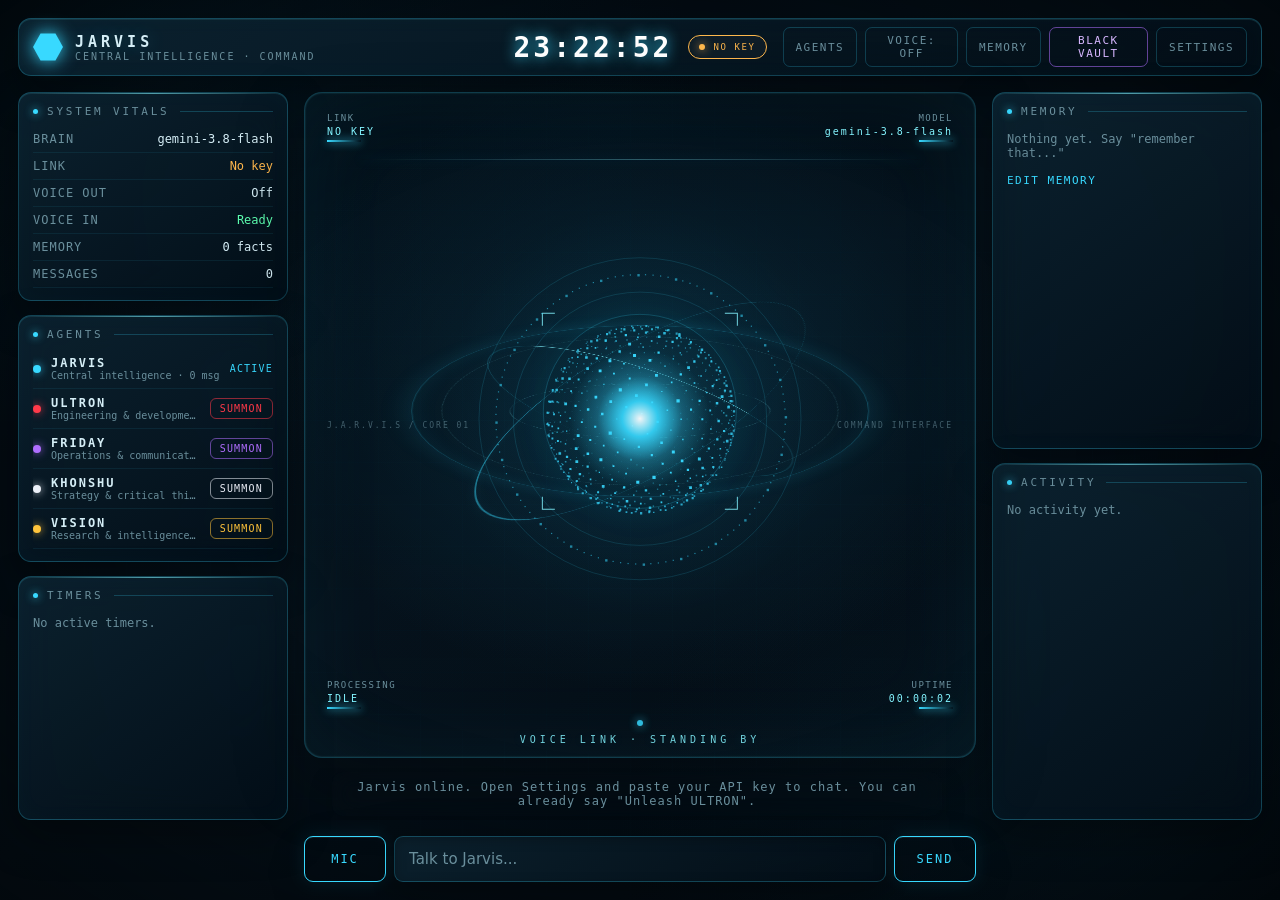
==== jarvis-web/index.html @ a8d5a512 "Make agent chat spontaneous: livelier style guide and occasional interjections from other agents - S" ====
<!doctype html>
<html lang="en">
<head>
<meta charset="utf-8">
<meta name="viewport" content="width=device-width, initial-scale=1">
<title>JARVIS</title>
<link rel="icon" href="data:image/svg+xml,%3Csvg xmlns=%27http://www.w3.org/2000/svg%27 viewBox=%270 0 32 32%27%3E%3Cpolygon points=%278,2 24,2 32,16 24,30 8,30 0,16%27 fill=%27%2338d9ff%27/%3E%3C/svg%3E">
<link rel="stylesheet" href="css/theme.css">
<link rel="stylesheet" href="css/app.css">
</head>
<body data-agent="jarvis" data-state="idle">
<div id="app">
  <header class="top">
    <div class="brand">
      <div class="logo-wrap"><div class="logo"></div></div>
      <div><div class="title" id="agentTitle">JARVIS</div><div class="sub" id="agentSub">Central intelligence &middot; Command</div></div>
    </div>
    <div id="clock">--:--:--</div>
    <div class="system-chip" id="sysChip" data-s="warn">NO KEY</div>
    <div class="actions">
      <button id="agentsBtn">Agents</button>
      <button id="speakBtn" title="Speak replies aloud">Voice: off</button>
      <button id="memBtn">Memory</button>
      <button id="vaultBtn">Black Vault</button>
      <button id="privEnd" hidden title="End this private chat and save a summary of it to your Black Vault">End private chat</button>
      <button id="setBtn">Settings</button>
    </div>
  </header>

  <!-- JARVIS workspace: command centre -->
  <aside class="col left" data-only="jarvis">
    <section class="panel"><div class="ph">System vitals</div><div id="vitals"></div></section>
    <section class="panel"><div class="ph">Agents</div><div class="rows" data-render="agents"></div></section>
    <section class="panel grow"><div class="ph">Timers</div><div class="rows" id="timers"></div></section>
  </aside>
  <aside class="col right" data-only="jarvis">
    <section class="panel grow"><div class="ph">Memory</div><div class="rows" id="memList"></div>
      <button class="link" id="memEdit" type="button">Edit memory</button></section>
    <section class="panel grow"><div class="ph">Activity</div><div class="rows" data-render="activity"></div></section>
  </aside>

  <!-- ULTRON workspace: engineering -->
  <aside class="col left" data-only="ultron">
    <section class="panel"><div class="ph">Session</div><div id="vitalsU"></div></section>
    <section class="panel grow"><div class="ph">Projects</div><div class="rows" id="projList"></div>
      <div class="link-row"><button class="link" id="projNew" type="button">New project</button><button class="link" id="projEdit" type="button">Edit</button></div></section>
  </aside>
  <aside class="col right" data-only="ultron">
    <section class="panel grow"><div class="ph">Code blocks</div><div class="rows" id="codeList"></div></section>
    <section class="panel grow"><div class="ph">Activity</div><div class="rows" data-render="activity"></div></section>
  </aside>

  <!-- FRIDAY workspace: operations desk -->
  <aside class="col left friday-side" data-only="friday">
    <section class="panel"><div class="ph">Operations status</div>
      <div class="friday-status"><span class="friday-pulse"></span><div><b>FRIDAY ONLINE</b><small>Operations intelligence ready</small></div></div>
      <div class="friday-metrics"><div><b>01</b><small>ACTIVE SESSION</small></div><div><b>--</b><small>TASKS TODAY</small></div></div>
    </section>
    <section class="panel grow"><div class="ph">Quick operations</div>
      <div class="friday-action"><span>01</span><div><b>Plan & organize</b><small>Turn a goal into clear next steps</small></div></div>
      <div class="friday-action"><span>02</span><div><b>Schedule & coordinate</b><small>Structure dates, events and priorities</small></div></div>
      <div class="friday-action"><span>03</span><div><b>Social desk</b><small>Draft and review communications</small></div></div>
      <div class="friday-action"><span>04</span><div><b>Research brief</b><small>Summarize information into decisions</small></div></div>
    </section>
  </aside>
  <aside class="col right friday-side" data-only="friday">
    <section class="panel grow"><div class="ph">Operations board</div>
      <div class="friday-board-card"><span class="friday-board-icon">◈</span><div><b>Priority queue</b><small>Tasks will appear here as we build task tracking.</small></div><em>READY</em></div>
      <div class="friday-board-card"><span class="friday-board-icon">⌁</span><div><b>Schedule</b><small>Calendar connections are not configured yet.</small></div><em>STANDBY</em></div>
      <div class="friday-board-card"><span class="friday-board-icon">◎</span><div><b>Communications</b><small>Drafts and approvals will live here.</small></div><em>READY</em></div>
    </section>
    <section class="panel friday-note"><div class="ph">FRIDAY directive</div><p>Bring order to the moving pieces. Keep priorities visible, plans practical, and every next step clear.</p><span>OPERATIONS · CORE 04</span></section>
  </aside>

  <!-- KHONSHU workspace: the council room -->
  <aside class="col left" data-only="khonshu">
    <section class="panel"><div class="ph">Session</div><div id="vitalsD"></div></section>
    <section class="panel grow"><div class="ph">The council</div><div class="rows" id="councilList"></div></section>
  </aside>
  <aside class="col right" data-only="khonshu">
    <section class="panel"><div class="ph">Verdict</div><div id="verdictBox"></div></section>
    <section class="panel grow"><div class="ph">Risk register</div><div class="rows" id="riskList"></div></section>
  </aside>

  <!-- VISION workspace: the research lab -->
  <aside class="col left" data-only="vision">
    <section class="panel"><div class="ph">Session</div><div id="vitalsV"></div></section>
    <section class="panel grow"><div class="ph">How VISION works</div>
      <div class="vision-step"><span>01</span><div><b>Search</b><small>Finds the right Wikipedia pages</small></div></div>
      <div class="vision-step"><span>02</span><div><b>Read</b><small>Reads the page, not just the snippet</small></div></div>
      <div class="vision-step"><span>03</span><div><b>Cite</b><small>Shows the link and says how sure it is</small></div></div>
    </section>
  </aside>
  <aside class="col right" data-only="vision">
    <section class="panel grow"><div class="ph">Sources read</div><div class="rows" id="sourceList"></div></section>
    <section class="panel vision-note"><div class="ph">VISION directive</div><p>Check before you claim. Wikipedia is one source, not the last word.</p><span>RESEARCH · CORE 05</span></section>
  </aside>

  <main class="center">
    <div class="stage">
      <div class="hud-orbit orbit-a"></div><div class="hud-orbit orbit-b"></div><div class="hud-orbit orbit-c"></div>
      <div class="hud-scan"></div>
      <div class="hud-corner tl"><span>LINK</span><b id="hudLink">NO KEY</b><i></i></div>
      <div class="hud-corner tr"><span>MODEL</span><b id="hudModel">-</b><i></i></div>
      <div class="hud-corner bl"><span>PROCESSING</span><b id="hudMode">IDLE</b><i></i></div>
      <div class="hud-corner br"><span>UPTIME</span><b id="hudUptime">00:00:00</b><i></i></div>
      <div class="core-reticle"><span></span><span></span><span></span><span></span></div>
      <canvas id="sphere"></canvas>
      <div class="hud-readout"><span id="hudL">J.A.R.V.I.S / CORE 01</span><span id="hudR">COMMAND INTERFACE</span></div>
      <div id="orbLabel">Standing by</div>
    </div>
    <div id="log"></div>
  </main>

  <form id="form">
    <button type="button" class="mic" id="micBtn" title="Talk">Mic</button>
    <input type="text" id="box" placeholder="Talk to Jarvis..." autocomplete="off">
    <button type="submit">Send</button>
  </form>
</div>

<div id="warp" aria-hidden="true"><div class="warp-ring"></div><div class="warp-name" id="warpName"></div><div class="warp-sub" id="warpSub"></div></div>

<dialog id="settings">
  <h3>Settings</h3>
  <label>API key (stored only in this browser)</label>
  <input type="password" id="sKey" placeholder="paste your key">
  <label>Model</label>
  <input type="text" id="sModel">
  <label>API base URL (any OpenAI-compatible service)</label>
  <input type="text" id="sBase">
  <label>Backup models (tried in order if the main one is busy; separate with commas)</label>
  <input type="text" id="sFallbacks">
  <small>Default is Google Gemini. Change the model, base URL and backups to switch provider later.</small>
  <label>Groq API key (optional; lets JARVIS and ULTRON use Groq when selected below)</label>
  <input type="password" id="sGroq" placeholder="gsk_... (stored only in this browser)">
  <small>Choose Groq separately for JARVIS or ULTRON in the agent settings below. Your Groq key is sent only to api.groq.com.</small>
  <div style="margin-top:8px"><button id="sLocal" type="button" style="padding:6px 10px;border:1px solid var(--line);background:rgba(0,0,0,.3);color:var(--c);cursor:pointer;border-radius:6px">Use local model (Ollama, works offline)</button></div>
  <label style="display:flex;gap:8px;align-items:center"><input type="checkbox" id="sChime" style="width:auto"> Let other agents jump into a chat now and then (one short remark, costs one extra AI call each time)</label>
  <label>Uplika API key (optional, lets JARVIS post to your social channels after you approve each post)</label>
  <input type="password" id="sUplika" placeholder="from uplika.com dashboard, API Keys">
  <label>GitHub token (optional, lets ULTRON read your repos and propose changes as pull requests)</label>
  <input type="password" id="sGithub" placeholder="github_pat_... (fine-grained, only the repos you choose)">
  <label>Desktop agent token (optional, lets ULTRON read and write files in your workspace folder and run commands you approve; start desktop-agent/agent.py and paste the token it prints)</label>
  <input type="password" id="sAgentToken" placeholder="printed by agent.py each time it starts">
  <label>Desktop agent address</label>
  <input type="text" id="sAgentBase" placeholder="http://127.0.0.1:8765">
  <label>Uplika relay address (only if the browser blocks Uplika; see uplika-relay/)</label>
  <input type="text" id="sRelay" placeholder="https://your-relay.workers.dev">
  <label>Your name</label>
  <input type="text" id="sName">

  <div class="agent-pick" id="sAgentPick"></div>
  <label id="sPersonaLabel">Personality</label>
  <textarea id="sPersona"></textarea>
  <label>AI provider for this agent</label>
  <select id="aProvider"><option value="shared">Shared provider</option><option value="groq">Groq</option></select>
  <small>Groq uses your Groq key and the model below (or the default Llama 3.3 70B model if blank).</small>
  <label>Model for this agent only (optional; blank uses the provider default)</label>
  <input type="text" id="aModel" placeholder="e.g. llama-3.3-70b-versatile">
  <datalist id="groqModels"><option value="llama-3.3-70b-versatile"><option value="openai/gpt-oss-120b"><option value="openai/gpt-oss-20b"><option value="llama-3.1-8b-instant"></datalist>
  <label>API base URL for this agent only (optional; e.g. http://localhost:11434/v1 for Ollama)</label>
  <input type="text" id="aBase">
  <label>API key for this agent only (optional; local servers need none)</label>
  <input type="password" id="aKey" placeholder="leave blank to reuse the shared key on the shared URL">
  <div class="voice-settings">
    <div class="voice-heading"><span id="sVoiceHeading">VOICE</span> <small>EACH AGENT HAS ITS OWN</small></div>
    <label for="sVoice">Voice</label>
    <select id="sVoice"><option value="">Loading available voices&hellip;</option></select>
    <div class="voice-adjust">
      <div><label for="sRate">Speaking pace <span id="sRateValue">0.96&times;</span></label><input id="sRate" type="range" min="0.7" max="1.2" step="0.01" value="0.96"></div>
      <div><label for="sPitch">Pitch <span id="sPitchValue">0.96</span></label><input id="sPitch" type="range" min="0.5" max="1.3" step="0.01" value="0.96"></div>
    </div>
    <button id="sPreview" type="button">&#9654; Preview voice</button>
    <small>Automatic picks the best-matching male English voice installed on your computer. Choose one by hand if you prefer; which voices exist depends on your system.</small>
  </div>
  <div class="drow"><button id="sCancel" type="button">Cancel</button><button class="primary" id="sSave" type="button">Save</button></div>
</dialog>

<dialog id="postDlg">
  <h3>Approve this post?</h3>
  <small id="postWhere"></small>
  <label>Text (you can edit it before it goes out)</label>
  <textarea id="postText" style="min-height:140px" maxlength="5000"></textarea>
  <div class="drow"><button id="postNo" type="button">Cancel</button><button class="primary" id="postYes" type="button">Post now</button></div>
</dialog>

<dialog id="ghDlg">
  <h3>Approve this change?</h3>
  <small>ULTRON will create a new branch and open a pull request. Nothing is merged, and your main branch is not touched.</small>
  <pre id="ghSummary" style="white-space:pre-wrap;word-break:break-word;max-height:300px;overflow:auto;font:12px/1.5 var(--mono);margin:10px 0"></pre>
  <div class="drow"><button id="ghNo" type="button">Cancel</button><button class="primary" id="ghYes" type="button">Create branch + PR</button></div>
</dialog>

<dialog id="handsDlg">
  <h3 id="handsTitle">Approve this action?</h3>
  <small>ULTRON asks the desktop agent on this computer. Files stay inside your workspace folder; commands run with your normal permissions.</small>
  <pre id="handsSummary" style="white-space:pre-wrap;word-break:break-word;max-height:320px;overflow:auto;font:12px/1.5 var(--mono);margin:10px 0"></pre>
  <div class="drow"><button id="handsNo" type="button">Decline</button><button id="handsTask" type="button" title="Approve this and the file writes and commands ULTRON needs to finish this one request. Each one is still listed in the chat.">Allow for this task</button><button class="primary" id="handsYes" type="button">Approve</button></div>
</dialog>

<dialog id="vaultDlg">
<h3>BLACK VAULT</h3><small>Encrypted private memory. Passwords are never saved; only encrypted data is stored in this browser.</small>
<div id="vaultStatus" class="vault-status">Create a vault or unlock an existing one.</div>
<section id="vaultSetup"><label>New vault password</label><input type="password" id="vaultNewPass" autocomplete="new-password" placeholder="Create a new unique passphrase"><label>New review-only password</label><input type="password" id="vaultReviewNew" autocomplete="new-password" placeholder="A different unique passphrase"><button id="vaultCreate" type="button">Create encrypted vault</button></section>
<section id="vaultUnlock"><label>Vault password · private chat access</label><input type="password" id="vaultPass" autocomplete="current-password" placeholder="Enter vault password"><button id="vaultUnlockBtn" type="button">Unlock private access</button><label>Review password · read-only access</label><input type="password" id="vaultReviewPass" autocomplete="current-password" placeholder="Enter review password"><button id="vaultReviewBtn" type="button">Review saved memories</button></section>
<section id="vaultContent" hidden><label>Private memories · one item per line</label><textarea id="vaultNotes" style="min-height:170px" placeholder="Saved encrypted in this browser."></textarea><div class="drow"><button id="vaultClose" type="button">Close</button><button id="vaultSave" class="primary" type="button">Save encrypted</button><button id="vaultChat" class="primary" type="button">Enter private chat</button></div></section>
<div class="drow"><button id="vaultLock" type="button">Lock vault</button></div></dialog>
<dialog id="memory">
  <h3>What Jarvis remembers</h3>
  <small>Shared by every agent. One fact per line. Say "remember that..." to Jarvis, or edit here.</small>
  <label>Memories</label>
  <textarea id="mText" style="min-height:200px"></textarea>
  <div class="drow"><button id="mCancel" type="button">Cancel</button><button class="primary" id="mSave" type="button">Save</button></div>
</dialog>

<dialog id="agentsDlg">
  <h3>Agents</h3>
  <small>Say "Unleash ULTRON" or press Summon. Say "stand down" to return to JARVIS.</small>
  <div class="rows" id="agentListDlg" style="margin-top:10px"></div>
  <div class="drow"><button class="primary" id="agentsClose" type="button">Close</button></div>
</dialog>

<dialog id="projDlg">
  <h3 id="projTitle">Project</h3>
  <small>ULTRON reads the active project's notes in every reply: stack, goals, rules, what is broken.</small>
  <label>Name</label>
  <input type="text" id="pName" maxlength="60">
  <label>Notes for ULTRON</label>
  <textarea id="pNotes" style="min-height:160px" maxlength="4000"></textarea>
  <div class="drow"><button class="danger" id="pDelete" type="button">Delete</button><button id="pCancel" type="button">Cancel</button><button class="primary" id="pSave" type="button">Save</button></div>
</dialog>

<script src="js/util.js"></script>
<script src="js/vault.js"></script>
<script src="js/agents.js"></script>
<script src="js/intent.js"></script>
<script src="js/council.js"></script>
<script src="js/uplika.js"></script>
<script src="js/github.js"></script>
<script src="js/hands.js"></script>
<script src="js/research.js"></script>
<script src="js/voice.js"></script>
<script src="js/model.js"></script>
<script src="js/cores.js"></script>
<script src="js/app.js"></script>
</body>
</html>
---- jarvis-web/css/theme.css ----
/* Colour tokens, one block per agent. Everything in app.css reads these, so a new agent's whole
   look is just a new block here (plus its entry in js/agents.js).

   --base-rgb   the agent's identity colour (panel edges, glass tint, grid)
   --c-rgb      the live accent: normally the identity colour, shifts with state (listening/thinking)
   --hi-rgb     lighter highlight for hairlines and glints
   --panel-rgb / --deep-rgb   the two dark tones the glass panels fade between
   --glow-rgb / --glow2-rgb   background lighting
*/
body {
  --mono: ui-monospace, "SF Mono", "Cascadia Mono", Consolas, "Roboto Mono", monospace;
  --ok: #5dffb0; --warn: #ffb84d;
  --c-rgb: var(--base-rgb);
  --c: rgb(var(--c-rgb));
  --line: rgba(var(--base-rgb), .22);
}

body[data-agent="jarvis"] {
  --base-rgb: 56, 217, 255; --hi-rgb: 132, 244, 255;
  --panel-rgb: 13, 37, 51; --deep-rgb: 3, 14, 23;
  --glow-rgb: 11, 55, 75; --glow2-rgb: 16, 78, 105;
  --bg-0: #02070d; --bg-1: #06131d;
  --text: #d5eef6; --dim: #6a8f9c; --ink: #02131b;
  --logo-shape: polygon(25% 5%, 75% 5%, 100% 50%, 75% 95%, 25% 95%, 0 50%);
}
body[data-agent="jarvis"][data-state="listening"] { --c-rgb: 93, 255, 176; }
body[data-agent="jarvis"][data-state="thinking"]  { --c-rgb: 255, 184, 77; }

body[data-agent="ultron"] {
  --base-rgb: 255, 58, 74; --hi-rgb: 255, 160, 150;
  --panel-rgb: 40, 11, 15; --deep-rgb: 14, 3, 5;
  --glow-rgb: 92, 12, 22; --glow2-rgb: 104, 16, 26;
  --bg-0: #080204; --bg-1: #14060a;
  --text: #f4dede; --dim: #9b7378; --ink: #1a0306;
  --logo-shape: polygon(50% 0, 100% 34%, 82% 100%, 18% 100%, 0 34%);
}
body[data-agent="ultron"][data-state="listening"] { --c-rgb: 255, 128, 64; }
body[data-agent="ultron"][data-state="thinking"]  { --c-rgb: 255, 196, 72; }

/* Reserved for the agents that are planned but not built yet (FRIDAY, VISION). */
body[data-agent="friday"]    { --base-rgb: 176, 110, 255; --hi-rgb: 214, 180, 255; --panel-rgb: 28, 14, 48; --deep-rgb: 8, 4, 18; --glow-rgb: 54, 22, 98; --glow2-rgb: 60, 26, 108; --bg-0: #05020b; --bg-1: #0d0719; --text: #ebe2f7; --dim: #8b7aa3; --ink: #12061f; --logo-shape: polygon(50% 0, 100% 50%, 50% 100%, 0 50%); }
body[data-agent="khonshu"] {
  --base-rgb: 236, 240, 248; --hi-rgb: 255, 255, 255;
  --panel-rgb: 24, 26, 32; --deep-rgb: 7, 8, 10;
  --glow-rgb: 40, 44, 56; --glow2-rgb: 52, 58, 74;
  --bg-0: #050608; --bg-1: #0d0f13;
  --text: #eef1f7; --dim: #8a90a0; --ink: #0a0b0e;
  --logo-shape: polygon(50% 0, 100% 100%, 0 100%);
}
body[data-agent="khonshu"][data-state="listening"] { --c-rgb: 170, 210, 255; }
body[data-agent="khonshu"][data-state="thinking"]  { --c-rgb: 255, 255, 255; }
body[data-agent="vision"]    { --base-rgb: 255, 196, 60; --hi-rgb: 255, 226, 150; --panel-rgb: 40, 30, 8;  --deep-rgb: 14, 10, 3;  --glow-rgb: 92, 66, 10; --glow2-rgb: 104, 74, 14; --bg-0: #080602; --bg-1: #151004; --text: #f6ecd6; --dim: #a39066; --ink: #1c1303; --logo-shape: circle(50%); }
---- jarvis-web/css/app.css ----
/* Layout and components. Colours come only from the tokens in theme.css. */

* { box-sizing: border-box; }
html, body { height: 100%; }
body {
  margin: 0; color: var(--text); font: 15px/1.5 system-ui, "Segoe UI", Roboto, sans-serif; overflow: hidden;
  background:
    radial-gradient(ellipse at 50% 42%, rgba(var(--glow-rgb), .72) 0%, transparent 42%),
    radial-gradient(ellipse at 12% 8%, rgba(var(--glow2-rgb), .22), transparent 34%),
    radial-gradient(ellipse at 88% 92%, rgba(var(--glow2-rgb), .18), transparent 32%),
    linear-gradient(145deg, var(--bg-0) 0%, var(--bg-1) 48%, var(--bg-0) 100%);
  background-attachment: fixed;
}
body::before {   /* faint grid */
  content: ""; position: fixed; inset: 0; pointer-events: none; z-index: 0; opacity: .55;
  background-image: linear-gradient(rgba(var(--base-rgb), .035) 1px, transparent 1px),
                    linear-gradient(90deg, rgba(var(--base-rgb), .035) 1px, transparent 1px);
  background-size: 42px 42px;
  -webkit-mask-image: radial-gradient(ellipse at center, black 12%, transparent 82%);
          mask-image: radial-gradient(ellipse at center, black 12%, transparent 82%);
}
body::after {    /* vignette */
  content: ""; position: fixed; inset: 0; pointer-events: none; z-index: 0;
  background: radial-gradient(ellipse at center, transparent 48%, rgba(0, 0, 0, .52) 100%);
}
button { font: inherit; }
::-webkit-scrollbar { width: 6px; height: 6px; }
::-webkit-scrollbar-thumb { background: rgba(var(--base-rgb), .22); border-radius: 8px; }

/* Panels that belong to one agent's workspace only */
body [data-only] { display: none; }
body[data-agent="jarvis"] [data-only="jarvis"],
body[data-agent="ultron"] [data-only="ultron"],
body[data-agent="khonshu"] [data-only="khonshu"] { display: flex; }
body[data-agent="friday"] [data-only="friday"],
body[data-agent="vision"] [data-only="vision"] { display: flex; }

#app {
  position: relative; z-index: 1; height: 100%; display: grid; gap: 16px; padding: 18px;
  grid-template-columns: 270px minmax(0, 1fr) 270px; grid-template-rows: auto minmax(0, 1fr) auto;
  grid-template-areas: "top top top" "left center right" ". form .";
}

/* ---------- glass ---------- */
.top, .panel, form input {
  -webkit-backdrop-filter: blur(18px) saturate(135%); backdrop-filter: blur(18px) saturate(135%);
  background: linear-gradient(145deg, rgba(var(--panel-rgb), .84), rgba(var(--deep-rgb), .82));
  border: 1px solid rgba(var(--base-rgb), .24);
  box-shadow: 0 16px 42px rgba(0, 0, 0, .34), inset 0 1px 0 rgba(var(--hi-rgb), .1), inset 0 0 24px rgba(var(--base-rgb), .025);
}

/* ---------- top bar ---------- */
.top { grid-area: top; display: flex; align-items: center; gap: 16px; padding: 8px 14px; min-height: 58px; border-radius: 13px; }
.brand { display: flex; align-items: center; gap: 12px; flex: 1; min-width: 0; }
.logo-wrap { filter: drop-shadow(0 0 9px var(--c)); }
.logo { width: 30px; height: 30px; background: var(--c); clip-path: var(--logo-shape); transition: background .4s; }
.title { font: 700 15px var(--mono); letter-spacing: 4px; text-shadow: 0 0 18px rgba(var(--base-rgb), .3); }
.sub { font: 10px var(--mono); letter-spacing: 2px; color: var(--dim); text-transform: uppercase; white-space: nowrap; }
#clock { font: 600 28px var(--mono); letter-spacing: 3px; color: #fff; text-shadow: 0 0 14px var(--c); }
.system-chip {
  display: flex; align-items: center; gap: 8px; padding: 6px 10px; border: 1px solid currentColor; border-radius: 999px;
  font: 9px var(--mono); letter-spacing: 1.6px; white-space: nowrap; color: var(--ok); background: rgba(255, 255, 255, .03);
}
.system-chip::before { content: ""; width: 6px; height: 6px; border-radius: 50%; background: currentColor; box-shadow: 0 0 10px currentColor; animation: pulse 2s ease-in-out infinite; }
.system-chip[data-s="warn"] { color: var(--warn); }
.actions { flex: 1; display: flex; gap: 8px; justify-content: flex-end; }
.actions button {
  background: transparent; border: 1px solid rgba(var(--base-rgb), .22); color: var(--dim); padding: 6px 12px; border-radius: 7px;
  font: 11px var(--mono); letter-spacing: 1.5px; text-transform: uppercase; cursor: pointer; transition: all .2s ease;
}
.actions button:hover, .actions button.on {
  color: var(--c); border-color: var(--c); background: rgba(var(--c-rgb), .09); box-shadow: 0 0 18px rgba(var(--c-rgb), .12);
}

/* ---------- side panels ---------- */
.col { display: flex; flex-direction: column; gap: 14px; min-height: 0; }
.left { grid-area: left; } .right { grid-area: right; }
.panel { display: flex; position: relative; overflow: hidden; border-radius: 13px; padding: 12px 14px; min-height: 0; flex-direction: column; transition: border-color .25s ease, box-shadow .25s ease; }
.panel::before { content: ""; position: absolute; left: 14px; right: 14px; top: 0; height: 1px; pointer-events: none; background: linear-gradient(90deg, transparent, rgba(var(--hi-rgb), .55), transparent); }
.panel:hover { border-color: rgba(var(--base-rgb), .45); box-shadow: 0 22px 52px rgba(0, 0, 0, .42), inset 0 1px 0 rgba(var(--hi-rgb), .12), 0 0 26px rgba(var(--base-rgb), .07); }
.panel.grow { flex: 1; }
.ph { display: flex; align-items: center; font: 11px var(--mono); letter-spacing: 2.8px; text-transform: uppercase; color: var(--dim); margin-bottom: 8px; }
.ph::before { content: ""; width: 5px; height: 5px; margin-right: 9px; border-radius: 50%; background: var(--c); box-shadow: 0 0 9px var(--c); }
.ph::after { content: ""; flex: 1; height: 1px; background: var(--line); margin-left: 10px; }
.rows { overflow-y: auto; min-height: 0; }
.row2 { display: flex; justify-content: space-between; gap: 10px; font: 12px var(--mono); padding: 6px 0; border-bottom: 1px solid rgba(var(--base-rgb), .08); }
.row2 .k { color: var(--dim); text-transform: uppercase; letter-spacing: 1px; }
.row2 .v { text-align: right; word-break: break-word; }
.ok { color: var(--ok); } .warn { color: var(--warn); }
.empty { font: 12px var(--mono); color: var(--dim); padding: 6px 0; }
.li { font: 12px var(--mono); padding: 6px 0; border-bottom: 1px solid rgba(var(--base-rgb), .08); word-break: break-word; }
.li .t { color: var(--dim); margin-right: 8px; }
.li .tag { color: var(--c); margin-right: 6px; }
.link { margin-top: 8px; align-self: flex-start; background: none; border: 0; color: var(--c); font: 11px var(--mono); letter-spacing: 1.5px; text-transform: uppercase; cursor: pointer; padding: 0; margin-right: 14px; }
.link:hover { text-decoration: underline; }
.link-row { display: flex; flex-wrap: wrap; }

/* agent roster (JARVIS dashboard and Agents dialog) */
.agent-row { --ar: 56, 217, 255; display: flex; align-items: center; gap: 10px; padding: 7px 0; border-bottom: 1px solid rgba(var(--base-rgb), .08); }
.adot { width: 8px; height: 8px; border-radius: 50%; flex: none; background: rgb(var(--ar)); box-shadow: 0 0 9px rgba(var(--ar), .8); }
.agent-row.planned .adot { background: transparent; border: 1px solid rgba(var(--ar), .7); box-shadow: none; }
.ameta { flex: 1; min-width: 0; }
.aname { font: 600 12px var(--mono); letter-spacing: 2px; }
.arole { font: 10px var(--mono); color: var(--dim); white-space: nowrap; overflow: hidden; text-overflow: ellipsis; }
.asum, .atag { flex: none; font: 10px var(--mono); letter-spacing: 1.2px; text-transform: uppercase; }
.asum { background: transparent; color: rgb(var(--ar)); border: 1px solid rgba(var(--ar), .55); border-radius: 6px; padding: 4px 9px; cursor: pointer; }
.asum:hover { background: rgba(var(--ar), .14); }
.atag { color: var(--c); } .atag.dim { color: var(--dim); }

/* projects + code blocks (ULTRON) */
.proj { display: flex; justify-content: space-between; gap: 8px; align-items: center; font: 12px var(--mono); padding: 6px 4px; border-bottom: 1px solid rgba(var(--base-rgb), .08); cursor: pointer; }
.proj:hover { background: rgba(var(--base-rgb), .05); }
.proj.on { color: var(--c); }
.proj .pn { white-space: nowrap; overflow: hidden; text-overflow: ellipsis; }
.proj .pm { font-size: 10px; color: var(--dim); text-transform: uppercase; letter-spacing: 1px; flex: none; }
.cb { padding: 7px 0; border-bottom: 1px solid rgba(var(--base-rgb), .08); font: 12px var(--mono); }
.cb-top { display: flex; justify-content: space-between; align-items: center; gap: 8px; }
.cb-lang { color: var(--c); text-transform: uppercase; letter-spacing: 1.2px; font-size: 10px; }
.cb-pre { color: var(--dim); white-space: nowrap; overflow: hidden; text-overflow: ellipsis; margin-top: 2px; }
.mini { background: transparent; border: 1px solid rgba(var(--base-rgb), .35); color: var(--c); border-radius: 6px; padding: 2px 8px; font: 10px var(--mono); letter-spacing: 1px; text-transform: uppercase; cursor: pointer; }
.mini:hover { background: rgba(var(--base-rgb), .14); }

/* ---------- centre: core + conversation ---------- */
.center { grid-area: center; display: flex; flex-direction: column; min-height: 0; gap: 10px; }
.stage {
  flex: 1 1 auto; min-height: 170px; position: relative; overflow: hidden; isolation: isolate; border-radius: 18px;
  border: 1px solid rgba(var(--base-rgb), .23);
  background: radial-gradient(ellipse at 50% 48%, rgba(var(--glow2-rgb), .22), transparent 42%), linear-gradient(180deg, rgba(var(--deep-rgb), .3), rgba(var(--deep-rgb), .08));
  box-shadow: inset 0 0 90px rgba(var(--base-rgb), .07), inset 0 0 2px rgba(var(--hi-rgb), .25), 0 24px 70px rgba(0, 0, 0, .3);
}
.stage::before, .stage::after { content: ""; position: absolute; left: 50%; top: 48%; pointer-events: none; border-radius: 50%; }
.stage::before {
  width: min(68%, 500px); aspect-ratio: 1; transform: translate(-50%, -50%) rotateX(68deg);
  border: 1px solid rgba(var(--base-rgb), .26); box-shadow: 0 0 35px rgba(var(--base-rgb), .13), inset 0 0 28px rgba(var(--base-rgb), .08);
}
.stage::after {
  width: min(59%, 430px); aspect-ratio: 1; transform: translate(-50%, -50%) rotateX(68deg) rotateZ(38deg);
  border: 1px dotted rgba(var(--hi-rgb), .22); filter: drop-shadow(0 0 7px rgba(var(--base-rgb), .22));
  animation: orbit 32s linear infinite;
}
#sphere { position: absolute; inset: 0; width: 100%; height: 100%; display: block; z-index: 2; filter: drop-shadow(0 0 16px rgba(var(--base-rgb), .17)); }
.hud-orbit { position: absolute; left: 50%; top: 48%; border: 1px solid rgba(var(--c-rgb), .2); border-radius: 50%; pointer-events: none; z-index: 1; filter: drop-shadow(0 0 5px rgba(var(--base-rgb), .22)); transition: border-color .4s; }
.orbit-a { width: min(48%, 360px); aspect-ratio: 1; transform: translate(-50%, -50%) rotateX(74deg) rotateY(18deg); border-top-color: rgba(var(--hi-rgb), .8); border-bottom-color: rgba(var(--base-rgb), .05); animation: orbitA 13s linear infinite; }
.orbit-b { width: min(56%, 420px); aspect-ratio: 1; transform: translate(-50%, -50%) rotateX(67deg) rotateY(-28deg); border-left: 2px solid rgba(var(--c-rgb), .48); border-right: 1px dashed rgba(var(--base-rgb), .16); animation: orbitB 19s linear infinite; }
.orbit-c { width: min(39%, 290px); aspect-ratio: 1; transform: translate(-50%, -50%) rotateX(78deg) rotateZ(45deg); border: 1px dashed rgba(var(--hi-rgb), .25); animation: orbitC 28s linear infinite; }
.hud-scan { position: absolute; z-index: 3; pointer-events: none; left: 8%; right: 8%; top: 10%; height: 1px; opacity: .55; background: linear-gradient(90deg, transparent, rgba(var(--hi-rgb), .58), transparent); box-shadow: 0 0 12px rgba(var(--base-rgb), .45); animation: scan 8s ease-in-out infinite; }
.core-reticle { position: absolute; z-index: 1; left: 50%; top: 48%; width: min(29%, 210px); aspect-ratio: 1; transform: translate(-50%, -50%); border: 1px solid rgba(var(--c-rgb), .22); border-radius: 50%; box-shadow: 0 0 35px rgba(var(--base-rgb), .08); animation: breathe 5s ease-in-out infinite; transition: border-color .4s; }
.core-reticle span { position: absolute; width: 13px; height: 13px; border: 0 solid rgba(var(--hi-rgb), .85); }
.core-reticle span:nth-child(1) { left: -2px; top: -2px; border-width: 1px 0 0 1px; }
.core-reticle span:nth-child(2) { right: -2px; top: -2px; border-width: 1px 1px 0 0; }
.core-reticle span:nth-child(3) { left: -2px; bottom: -2px; border-width: 0 0 1px 1px; }
.core-reticle span:nth-child(4) { right: -2px; bottom: -2px; border-width: 0 1px 1px 0; }
.hud-corner { position: absolute; z-index: 4; display: flex; flex-direction: column; gap: 3px; min-width: 92px; font: 9px var(--mono); letter-spacing: 1.5px; color: var(--dim); }
.hud-corner b { color: rgb(var(--hi-rgb)); font-size: 10px; font-weight: 500; letter-spacing: 2px; }
.hud-corner i { display: block; width: 34px; height: 2px; background: linear-gradient(90deg, var(--c), transparent); box-shadow: 0 0 8px var(--c); }
.hud-corner.tl { left: 22px; top: 20px; } .hud-corner.tr { right: 22px; top: 20px; text-align: right; align-items: flex-end; }
.hud-corner.bl { left: 22px; bottom: 48px; } .hud-corner.br { right: 22px; bottom: 48px; text-align: right; align-items: flex-end; }
.hud-readout { position: absolute; z-index: 4; left: 22px; right: 22px; top: 50%; display: flex; justify-content: space-between; transform: translateY(-50%); pointer-events: none; color: var(--dim); opacity: .6; font: 8px var(--mono); letter-spacing: 2px; }
#orbLabel { position: absolute; z-index: 5; left: 0; right: 0; bottom: 12px; text-align: center; font: 10px var(--mono); letter-spacing: 4px; text-transform: uppercase; color: rgb(var(--hi-rgb)); opacity: .85; text-shadow: 0 0 14px rgba(var(--base-rgb), .3); }
#orbLabel::before { content: ""; display: block; width: 6px; height: 6px; margin: 0 auto 8px; border-radius: 50%; background: var(--c); box-shadow: 0 0 10px var(--c); animation: pulse 2.2s ease-in-out infinite; }

/* ULTRON's workspace is built differently, not just recoloured: square plates instead of rings, a diamond reticle */
body[data-agent="ultron"] .stage::before, body[data-agent="ultron"] .stage::after { border-radius: 4%; }
body[data-agent="ultron"] .stage::after { border-style: dashed; }
body[data-agent="ultron"] .hud-orbit { border-radius: 6%; }
body[data-agent="ultron"] .core-reticle { border-radius: 0; transform: translate(-50%, -50%) rotate(45deg); width: min(24%, 170px); }
body[data-agent="ultron"] .hud-scan { background: linear-gradient(90deg, transparent, rgba(var(--c-rgb), .7), transparent); }
body[data-agent="ultron"] .panel { border-radius: 4px; }
body[data-agent="ultron"] .top, body[data-agent="ultron"] .stage, body[data-agent="ultron"] .msg, body[data-agent="ultron"] form input { border-radius: 4px; }
body[data-agent="ultron"] .ph { letter-spacing: 3.4px; }

/* KHONSHU's room: flat charcoal slabs with a dark-red edge, no rounded glass, no orbit rings */
body[data-agent="khonshu"] .panel { border-radius: 2px; border-left: 2px solid var(--c); }
body[data-agent="khonshu"] .top, body[data-agent="khonshu"] .stage, body[data-agent="khonshu"] .msg, body[data-agent="khonshu"] form input { border-radius: 2px; }
body[data-agent="khonshu"] .hud-orbit, body[data-agent="khonshu"] .stage::after { display: none; }
body[data-agent="khonshu"] .stage::before { border-radius: 0; transform: translate(-50%, -50%) rotateX(68deg) rotateZ(45deg); }
body[data-agent="khonshu"] .core-reticle { display: none; }
body[data-agent="khonshu"] .ph { letter-spacing: 3.2px; }

/* the council's lines in chat, and the verdict/risk panels */
.alter { font-weight: 700; letter-spacing: .05em; }
.a-steven { color: #ffcf6b; } .a-marc { color: #ff7a7a; } .a-jake { color: #7ec8ff; }
.a-verdict, .a-conditions, .a-risks, .a-next { color: var(--c); }
.vbadge { display: inline-block; font: 700 14px var(--mono); letter-spacing: 3px; padding: 7px 12px; border: 1px solid currentColor; border-radius: 3px; margin-bottom: 8px; }
.vbadge.approved { color: var(--ok); } .vbadge.conditional { color: var(--warn); } .vbadge.rejected { color: #ff5a5a; }
.vsub { font: 10px var(--mono); letter-spacing: 1.6px; text-transform: uppercase; color: var(--dim); margin: 8px 0 3px; }
.vtext { font: 12px/1.45 var(--mono); padding: 3px 0; word-break: break-word; }
.chip { display: inline-block; flex: none; font: 700 9px var(--mono); letter-spacing: 1.2px; padding: 1px 6px; border: 1px solid currentColor; border-radius: 3px; margin-right: 8px; }
.chip.high { color: #ff5a5a; } .chip.med { color: var(--warn); } .chip.low { color: var(--ok); }
.alter-row { padding: 8px 0; border-bottom: 1px solid rgba(var(--base-rgb), .08); }
.alter-name { font: 700 12px var(--mono); letter-spacing: 2px; }
.alter-lens { font: 10px var(--mono); color: var(--dim); margin: 1px 0 3px; }
.alter-said { font: 12px/1.4 var(--mono); word-break: break-word; }
.risk { padding: 6px 0; border-bottom: 1px solid rgba(var(--base-rgb), .08); font: 12px/1.4 var(--mono); word-break: break-word; }
.risk .fix { display: block; color: var(--dim); font-size: 11px; margin-top: 2px; }

#log { flex: 0 1 auto; max-height: 38%; overflow-y: auto; display: flex; flex-direction: column; gap: 8px; padding: 4px 2px; scrollbar-gutter: stable; }
.msg { max-width: min(720px, 92%); padding: 8px 13px; white-space: pre-wrap; word-wrap: break-word; border-radius: 10px; box-shadow: 0 8px 24px rgba(0, 0, 0, .2); -webkit-backdrop-filter: blur(14px); backdrop-filter: blur(14px); }
.me { align-self: flex-end; background: linear-gradient(135deg, rgba(var(--base-rgb), .24), rgba(var(--deep-rgb), .5)); border: 1px solid rgba(var(--base-rgb), .3); }
.ai { align-self: flex-start; background: linear-gradient(135deg, rgba(var(--panel-rgb), .9), rgba(var(--deep-rgb), .84)); border: 1px solid rgba(var(--base-rgb), .2); border-left: 2px solid var(--c); }
.sys { align-self: center; color: var(--dim); font: 12px var(--mono); letter-spacing: 1px; text-align: center; }
.confirm { display: flex; gap: 8px; margin-top: 8px; }
.confirm button { padding: 6px 12px; border-radius: 7px; cursor: pointer; font: 11px var(--mono); letter-spacing: 1.4px; text-transform: uppercase; border: 1px solid rgba(var(--base-rgb), .35); background: transparent; color: var(--text); }
.confirm button.go { background: var(--c); color: var(--ink); border-color: var(--c); font-weight: 600; }
.code { margin: 8px 0 4px; border: 1px solid rgba(var(--base-rgb), .22); border-radius: 8px; overflow: hidden; background: rgba(0, 0, 0, .35); }
.code-h { display: flex; justify-content: space-between; align-items: center; padding: 4px 8px; font: 10px var(--mono); letter-spacing: 1.2px; text-transform: uppercase; color: var(--dim); border-bottom: 1px solid rgba(var(--base-rgb), .15); }
.code pre { margin: 0; padding: 8px 10px; overflow-x: auto; white-space: pre; font: 12px/1.45 var(--mono); color: var(--text); }

form { grid-area: form; display: flex; gap: 8px; filter: drop-shadow(0 14px 24px rgba(0, 0, 0, .25)); }
form input { flex: 1; min-width: 0; color: var(--text); padding: 11px 14px; font: inherit; outline: none; border-radius: 9px; box-shadow: inset 0 3px 12px rgba(0, 0, 0, .24), 0 8px 24px rgba(0, 0, 0, .18); }
form input::placeholder { color: var(--dim); }
form input:focus { border-color: var(--c); }
form button { min-width: 82px; background: transparent; border: 1px solid var(--c); color: var(--c); padding: 0 18px; border-radius: 9px; cursor: pointer; font: 12px var(--mono); letter-spacing: 2px; text-transform: uppercase; box-shadow: 0 0 18px rgba(var(--base-rgb), .09), inset 0 1px 0 rgba(255, 255, 255, .08); transition: all .2s ease; }
form button:hover { background: rgba(var(--c-rgb), .12); box-shadow: 0 0 24px rgba(var(--c-rgb), .2); }
form button.mic.rec { background: var(--c); color: var(--ink); }
.actions button:focus-visible, form button:focus-visible, form input:focus-visible, .asum:focus-visible, .mini:focus-visible, .confirm button:focus-visible { outline: 2px solid var(--c); outline-offset: 3px; }

/* ---------- dialogs ---------- */
dialog { color: var(--text); border: 1px solid rgba(var(--base-rgb), .3); border-radius: 14px; width: min(480px, 92vw); padding: 18px; max-height: 92vh; overflow-y: auto;
  background: linear-gradient(145deg, rgb(var(--panel-rgb)), rgb(var(--deep-rgb))); box-shadow: 0 28px 90px rgba(0, 0, 0, .65), 0 0 36px rgba(var(--base-rgb), .09); }
dialog::backdrop { background: rgba(0, 0, 0, .65); }
dialog h3 { margin: 0 0 4px; font: 13px var(--mono); letter-spacing: 3px; text-transform: uppercase; color: var(--c); }
dialog label { display: block; margin: 12px 0 4px; color: var(--dim); font: 11px var(--mono); letter-spacing: 1px; text-transform: uppercase; }
dialog input, dialog textarea, dialog select { width: 100%; background: rgba(0, 0, 0, .35); border: 1px solid var(--line); border-radius: 6px; color: var(--text); padding: 8px 10px; font: inherit; }
dialog textarea { min-height: 90px; }
dialog small { color: var(--dim); }
.drow { display: flex; gap: 8px; justify-content: flex-end; margin-top: 16px; }
.drow button { padding: 8px 14px; border: 1px solid var(--line); border-radius: 7px; background: rgba(0, 0, 0, .3); color: var(--text); cursor: pointer; }
.drow button.primary { background: var(--c); color: var(--ink); border-color: var(--c); font-weight: 600; }
.drow button.danger { margin-right: auto; color: var(--warn); border-color: rgba(255, 184, 77, .4); }
.voice-settings { margin-top: 14px; padding: 13px; border: 1px solid var(--line); border-radius: 10px; background: rgba(0, 0, 0, .22); }
.voice-heading { display: flex; justify-content: space-between; align-items: center; color: var(--c); font: 10px var(--mono); letter-spacing: 2px; margin-bottom: 10px; }
.voice-heading small { font-size: 8px; }
.voice-adjust { display: grid; grid-template-columns: 1fr 1fr; gap: 12px; }
.voice-adjust label { display: flex; justify-content: space-between; gap: 8px; }
.voice-adjust label span { color: var(--c); }
.voice-settings input[type=range] { width: 100%; accent-color: var(--c); padding: 0; }
#sPreview { margin-top: 10px; width: 100%; border: 1px solid var(--line); color: var(--c); background: rgba(var(--base-rgb), .08); padding: 9px; cursor: pointer; border-radius: 6px; }
.voice-settings > small { display: block; margin-top: 8px; line-height: 1.5; }
.agent-pick { display: flex; gap: 8px; margin-top: 14px; }
.agent-pick button { flex: 1; padding: 8px; border: 1px solid var(--line); border-radius: 7px; background: transparent; color: var(--dim); cursor: pointer; font: 11px var(--mono); letter-spacing: 2px; }
.agent-pick button.on { color: var(--c); border-color: var(--c); background: rgba(var(--c-rgb), .1); }

/* ---------- agent switch transition ---------- */
#warp { --wr: 56, 217, 255; position: fixed; inset: 0; z-index: 100; display: flex; flex-direction: column; align-items: center; justify-content: center; gap: 18px;
  pointer-events: none; opacity: 0; visibility: hidden; transition: opacity .35s ease, visibility 0s linear .35s;
  background: radial-gradient(ellipse at center, rgba(var(--wr), .2) 0%, rgba(0, 0, 0, .95) 62%); }
#warp.on { opacity: 1; visibility: visible; transition: opacity .35s ease; }
#warp[data-to="jarvis"] { --wr: 56, 217, 255; } #warp[data-to="ultron"] { --wr: 255, 58, 74; }
#warp[data-to="friday"] { --wr: 176, 110, 255; } #warp[data-to="khonshu"] { --wr: 236, 240, 248; } #warp[data-to="vision"] { --wr: 255, 196, 60; }
.warp-ring { width: min(40vw, 220px); aspect-ratio: 1; border-radius: 50%; border: 2px solid rgba(var(--wr), .7); box-shadow: 0 0 60px rgba(var(--wr), .45), inset 0 0 40px rgba(var(--wr), .25); animation: warpSpin 1.4s linear infinite; border-top-color: transparent; }
#warp[data-to="ultron"] .warp-ring { border-radius: 8%; }
.warp-name { font: 700 clamp(22px, 5vw, 44px) var(--mono); letter-spacing: .35em; margin-left: .35em; color: rgb(var(--wr)); text-shadow: 0 0 28px rgba(var(--wr), .8); }
.warp-sub { font: 11px var(--mono); letter-spacing: .3em; text-transform: uppercase; color: rgba(var(--wr), .7); }

/* ---------- animation ---------- */
@keyframes pulse { 0%, 100% { opacity: .55; transform: scale(.88); } 50% { opacity: 1; transform: scale(1.15); } }
@keyframes breathe { 0%, 100% { opacity: .62; scale: .97; } 50% { opacity: 1; scale: 1.035; } }
@keyframes orbit { to { transform: translate(-50%, -50%) rotateX(68deg) rotateZ(398deg); } }
@keyframes orbitA { to { transform: translate(-50%, -50%) rotateX(74deg) rotateY(378deg); } }
@keyframes orbitB { to { transform: translate(-50%, -50%) rotateX(427deg) rotateY(-28deg); } }
@keyframes orbitC { to { transform: translate(-50%, -50%) rotateX(78deg) rotateZ(405deg); } }
@keyframes scan { 0%, 100% { top: 12%; opacity: 0; } 12%, 85% { opacity: .65; } 50% { top: 83%; } }
@keyframes warpSpin { to { transform: rotate(360deg); } }

/* ---------- smaller screens ---------- */
@media (max-width: 1100px) { #app { grid-template-columns: 220px minmax(0, 1fr) 220px; gap: 11px; padding: 12px; } }
@media (max-width: 900px) {
  #app { grid-template-columns: minmax(0, 1fr); grid-template-areas: "top" "center" "form"; padding: 10px; gap: 10px; }
  body .col, body[data-agent] .col { display: none !important; }   /* just the core, chat and input */
  #clock, .sub, .system-chip, .title { display: none; }
  .top { gap: 8px; padding: 8px 10px; }
  .brand { flex: 0 0 auto; }
  .actions { flex: 1; gap: 6px; }
  .actions button { flex: 1; padding: 7px 4px; font-size: 10px; letter-spacing: 1px; white-space: nowrap; }
  .stage { min-height: 150px; }
  .stage::before { width: min(76%, 360px); } .stage::after { width: min(66%, 310px); }
  #log { max-height: 48%; }
  .hud-corner { font-size: 7px; min-width: 70px; letter-spacing: 1px; opacity: .78; }
  .hud-corner b { font-size: 8px; }
  .hud-corner.tl { left: 10px; top: 10px; } .hud-corner.tr { right: 10px; top: 10px; }
  .hud-corner.bl { left: 10px; bottom: 42px; } .hud-corner.br { right: 10px; bottom: 42px; }
  .hud-readout { display: none; }
}
@media (max-width: 560px) {
  .actions button { font-size: 9px; padding: 7px 3px; }
  form { gap: 5px; }
  form button { min-width: 54px; padding: 0 9px; letter-spacing: 1px; }
  .stage { border-radius: 13px; }
}
@media (prefers-reduced-motion: reduce) {
  .stage::after, .orbit-a, .orbit-b, .orbit-c, .hud-scan, .core-reticle, .system-chip::before, #orbLabel::before, .warp-ring { animation: none; }
  .panel, .actions button, form button { transition: none; }
  #warp, #warp.on { transition: none; }
}


/* FRIDAY operations desk */
body[data-agent="friday"] .stage {
  background:
    radial-gradient(ellipse at 50% 48%, rgba(176,110,255,.20), transparent 43%),
    linear-gradient(135deg, rgba(28,14,48,.5), rgba(8,4,18,.2));
}
body[data-agent="friday"] .stage::before { width:min(58%,430px); border-style:dashed; transform:translate(-50%,-50%) rotateX(62deg); }
body[data-agent="friday"] .stage::after { width:min(68%,500px); border-style:solid; opacity:.55; animation-duration:42s; }
body[data-agent="friday"] .hud-orbit { border-style:dashed; }
body[data-agent="friday"] .core-reticle { width:min(34%,245px); border-radius:22%; transform:translate(-50%,-50%) rotate(45deg); }
body[data-agent="friday"] .core-reticle span { border-color:rgba(214,180,255,.9); }
.friday-status { display:flex; align-items:center; gap:12px; padding:12px 4px 16px; }
.friday-pulse { width:11px; height:11px; border-radius:50%; background:#b06eff; box-shadow:0 0 18px #b06eff; animation:pulse 2s ease-in-out infinite; }
.friday-status b,.friday-action b,.friday-board-card b { display:block; font:600 11px var(--mono); letter-spacing:1.4px; color:var(--text); }
.friday-status small,.friday-action small,.friday-board-card small { display:block; margin-top:4px; color:var(--dim); font:10px/1.5 var(--mono); }
.friday-metrics { display:grid; grid-template-columns:1fr 1fr; gap:8px; border-top:1px solid var(--line); padding-top:12px; }
.friday-metrics div { display:flex; flex-direction:column; gap:3px; }
.friday-metrics b { color:var(--c); font:600 20px var(--mono); }
.friday-metrics small { color:var(--dim); font:9px var(--mono); letter-spacing:1px; }
.friday-action { display:flex; gap:12px; align-items:center; padding:15px 4px; border-bottom:1px solid rgba(var(--base-rgb),.12); }
.friday-action>span { color:var(--c); font:11px var(--mono); opacity:.8; }
.friday-board-card { display:grid; grid-template-columns:24px 1fr auto; align-items:start; gap:9px; padding:14px 2px; border-bottom:1px solid rgba(var(--base-rgb),.12); }
.friday-board-icon { color:var(--c); font-size:18px; text-shadow:0 0 12px rgba(var(--base-rgb),.55); }
.friday-board-card em { color:var(--c); font:9px var(--mono); font-style:normal; letter-spacing:1px; }
.friday-note p { color:var(--text); font-size:12px; line-height:1.7; margin:5px 0 12px; }
.friday-note>span { color:var(--dim); font:9px var(--mono); letter-spacing:1.5px; }
/* VISION research lab */
body[data-agent="vision"] .stage {
  background:
    radial-gradient(ellipse at 50% 48%, rgba(255,196,60,.16), transparent 45%),
    linear-gradient(135deg, rgba(40,30,8,.5), rgba(14,10,3,.2));
}
.vision-step { display:flex; gap:12px; align-items:center; padding:15px 4px; border-bottom:1px solid rgba(var(--base-rgb),.12); }
.vision-step>span { color:var(--c); font:11px var(--mono); opacity:.8; }
.vision-step b { display:block; font:600 11px var(--mono); letter-spacing:1.4px; color:var(--text); }
.vision-step small { display:block; margin-top:4px; color:var(--dim); font:10px/1.5 var(--mono); }
.vision-note p { color:var(--text); font-size:12px; line-height:1.7; margin:5px 0 12px; }
.vision-note>span { color:var(--dim); font:9px var(--mono); letter-spacing:1.5px; }
#sourceList a { color:var(--c); text-decoration:none; overflow-wrap:anywhere; }
#sourceList a:hover { text-decoration:underline; }
/* FRIDAY's side panels follow the shared layout rules above and hide with every agent's below 900px. */

/* BLACK VAULT */
#vaultBtn,#privEnd{border-color:rgba(176,110,255,.55);color:#d7b7ff}
#privEnd[hidden]{display:none!important}
.vault-status{margin:12px 0;padding:9px;border:1px solid rgba(176,110,255,.35);color:#d7b7ff;font:11px/1.5 var(--mono)}
#vaultSetup,#vaultUnlock,#vaultContent{margin-top:12px}
#vaultCreate,#vaultUnlockBtn,#vaultReviewBtn{margin-top:8px;width:100%;padding:9px;border:1px solid var(--line);border-radius:6px;color:var(--text);background:rgba(176,110,255,.12);cursor:pointer}
#vaultContent[hidden],#vaultSetup[hidden],#vaultUnlock[hidden]{display:none}
#vaultNotes[readonly]{opacity:.82}
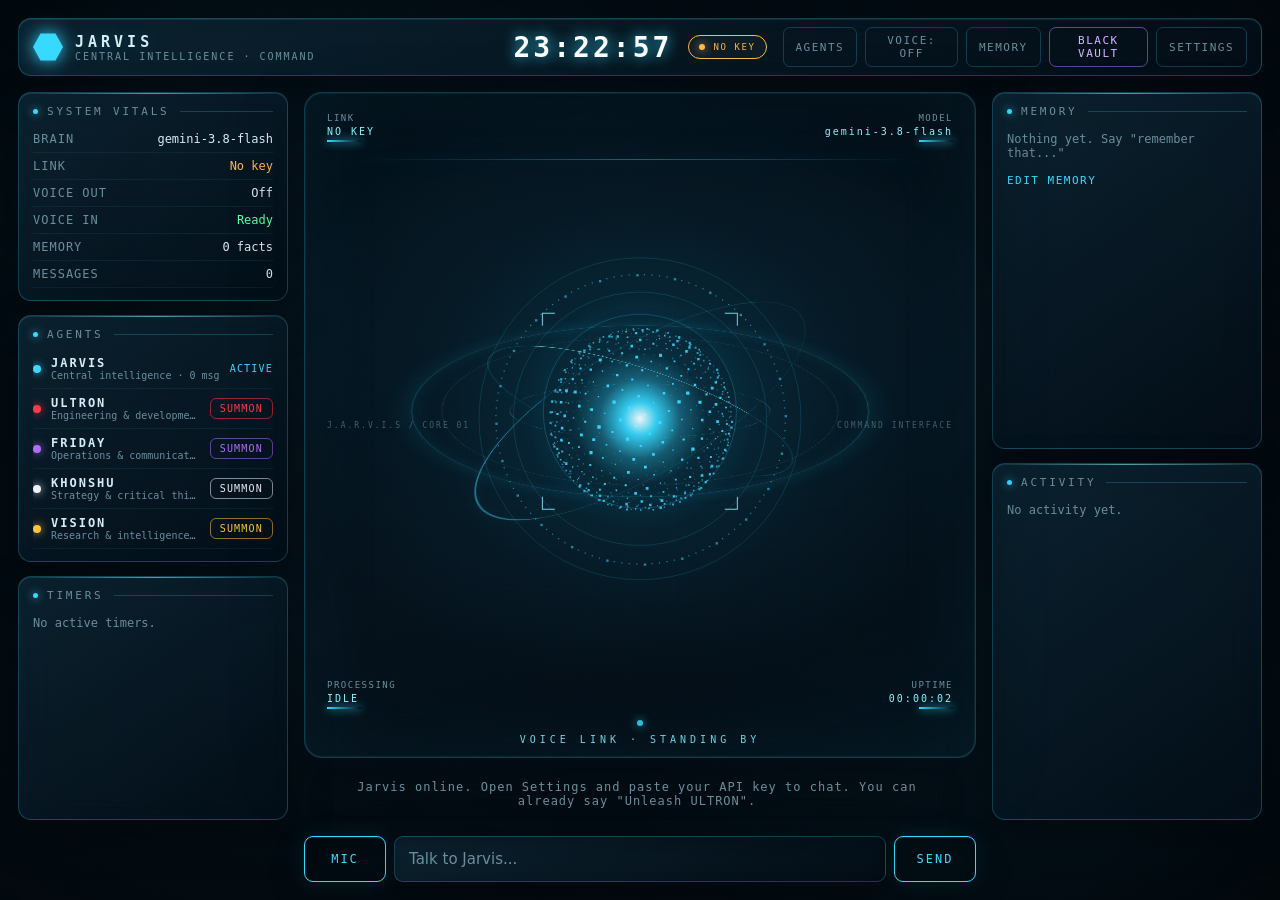
==== commit fa47e9e9: "Fix confusing Groq setup: test button, one-click use for JARVIS and ULTRON, clearer messages A saved" ====
--- a/jarvis-web/index.html
+++ b/jarvis-web/index.html
@@ -134,7 +134,11 @@
   <small>Default is Google Gemini. Change the model, base URL and backups to switch provider later.</small>
   <label>Groq API key (optional; lets JARVIS and ULTRON use Groq when selected below)</label>
   <input type="password" id="sGroq" placeholder="gsk_... (stored only in this browser)">
-  <small>Choose Groq separately for JARVIS or ULTRON in the agent settings below. Your Groq key is sent only to api.groq.com.</small>
+  <div style="margin-top:6px;display:flex;gap:8px;flex-wrap:wrap">
+    <button id="sGroqTest" type="button" style="padding:6px 10px;border:1px solid var(--line);background:rgba(0,0,0,.3);color:var(--c);cursor:pointer;border-radius:6px">Test Groq key</button>
+    <button id="sGroqUse" type="button" style="padding:6px 10px;border:1px solid var(--line);background:rgba(0,0,0,.3);color:var(--c);cursor:pointer;border-radius:6px">Use Groq for JARVIS and ULTRON</button>
+  </div>
+  <small id="sGroqMsg">Saving the key is not enough: an agent only uses Groq when its Provider is set to Groq (the second button does that for JARVIS and ULTRON, then press Save). Otherwise Groq is just the backup when the main provider fails. Your Groq key is sent only to api.groq.com.</small>
   <div style="margin-top:8px"><button id="sLocal" type="button" style="padding:6px 10px;border:1px solid var(--line);background:rgba(0,0,0,.3);color:var(--c);cursor:pointer;border-radius:6px">Use local model (Ollama, works offline)</button></div>
   <label style="display:flex;gap:8px;align-items:center"><input type="checkbox" id="sChime" style="width:auto"> Let other agents jump into a chat now and then (one short remark, costs one extra AI call each time)</label>
   <label>Uplika API key (optional, lets JARVIS post to your social channels after you approve each post)</label>
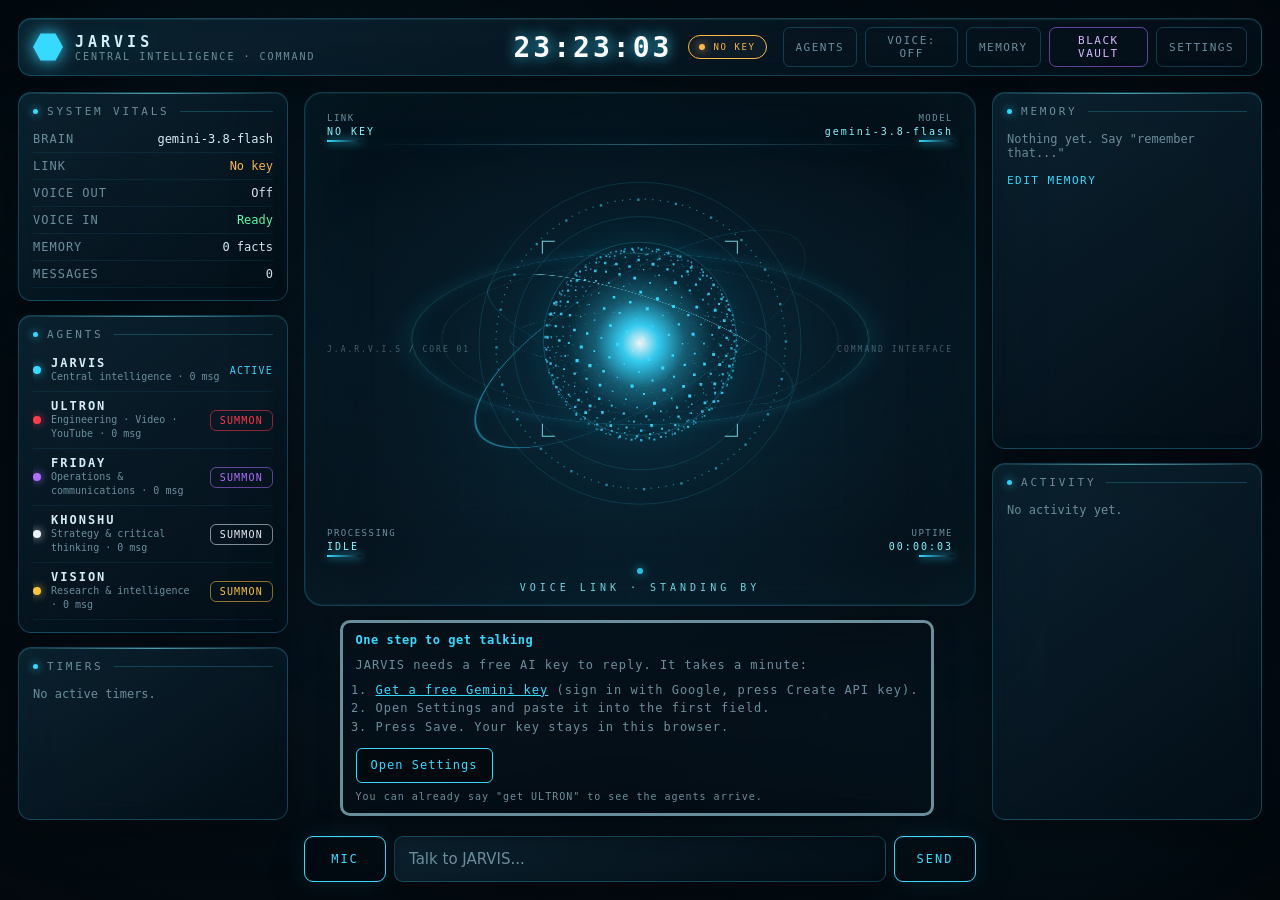
==== commit cbe5661f: "Give FRIDAY the Uplika social desk (drafts in chat, posts only after approval) Co-Authored-By: Claud" ====
--- a/jarvis-web/index.html
+++ b/jarvis-web/index.html
@@ -141,7 +141,7 @@
   <small id="sGroqMsg">Saving the key is not enough: an agent only uses Groq when its Provider is set to Groq (the second button does that for JARVIS and ULTRON, then press Save). Otherwise Groq is just the backup when the main provider fails. Your Groq key is sent only to api.groq.com.</small>
   <div style="margin-top:8px"><button id="sLocal" type="button" style="padding:6px 10px;border:1px solid var(--line);background:rgba(0,0,0,.3);color:var(--c);cursor:pointer;border-radius:6px">Use local model (Ollama, works offline)</button></div>
   <label style="display:flex;gap:8px;align-items:center"><input type="checkbox" id="sChime" style="width:auto"> Let other agents jump into a chat now and then (one short remark, costs one extra AI call each time)</label>
-  <label>Uplika API key (optional, lets JARVIS post to your social channels after you approve each post)</label>
+  <label>Uplika API key (optional, lets JARVIS and FRIDAY post to your social channels after you approve each post)</label>
   <input type="password" id="sUplika" placeholder="from uplika.com dashboard, API Keys">
   <label>GitHub token (optional, lets ULTRON read your repos and propose changes as pull requests)</label>
   <input type="password" id="sGithub" placeholder="github_pat_... (fine-grained, only the repos you choose)">
--- a/jarvis-web/css/app.css
+++ b/jarvis-web/css/app.css
@@ -101,7 +101,14 @@
 .agent-row.planned .adot { background: transparent; border: 1px solid rgba(var(--ar), .7); box-shadow: none; }
 .ameta { flex: 1; min-width: 0; }
 .aname { font: 600 12px var(--mono); letter-spacing: 2px; }
-.arole { font: 10px var(--mono); color: var(--dim); white-space: nowrap; overflow: hidden; text-overflow: ellipsis; }
+.arole { font: 10px/1.4 var(--mono); color: var(--dim); overflow: hidden; display: -webkit-box; -webkit-line-clamp: 2; -webkit-box-orient: vertical; }
+.msg.setup { text-align: left; max-width: 92%; border-style: solid; line-height: 1.55; }
+.msg.setup b { color: var(--c); letter-spacing: .5px; }
+.msg.setup p, .msg.setup ol { margin: 6px 0; }
+.msg.setup ol { padding-left: 20px; }
+.msg.setup a { color: var(--c); }
+.msg.setup button { margin: 6px 0; padding: 7px 14px; border: 1px solid var(--c); background: rgba(0,0,0,.35); color: var(--c); cursor: pointer; border-radius: 6px; font: inherit; letter-spacing: 1px; }
+.msg.setup small { display: block; color: var(--dim); }
 .asum, .atag { flex: none; font: 10px var(--mono); letter-spacing: 1.2px; text-transform: uppercase; }
 .asum { background: transparent; color: rgb(var(--ar)); border: 1px solid rgba(var(--ar), .55); border-radius: 6px; padding: 4px 9px; cursor: pointer; }
 .asum:hover { background: rgba(var(--ar), .14); }
@@ -283,7 +290,9 @@
   .hud-readout { display: none; }
 }
 @media (max-width: 560px) {
-  .actions button { font-size: 9px; padding: 7px 3px; }
+  .top { flex-wrap: wrap; }
+  .actions { flex-wrap: wrap; min-width: 0; }
+  .actions button { flex: 1 1 28%; min-width: 0; font-size: 9px; padding: 7px 3px; }
   form { gap: 5px; }
   form button { min-width: 54px; padding: 0 9px; letter-spacing: 1px; }
   .stage { border-radius: 13px; }
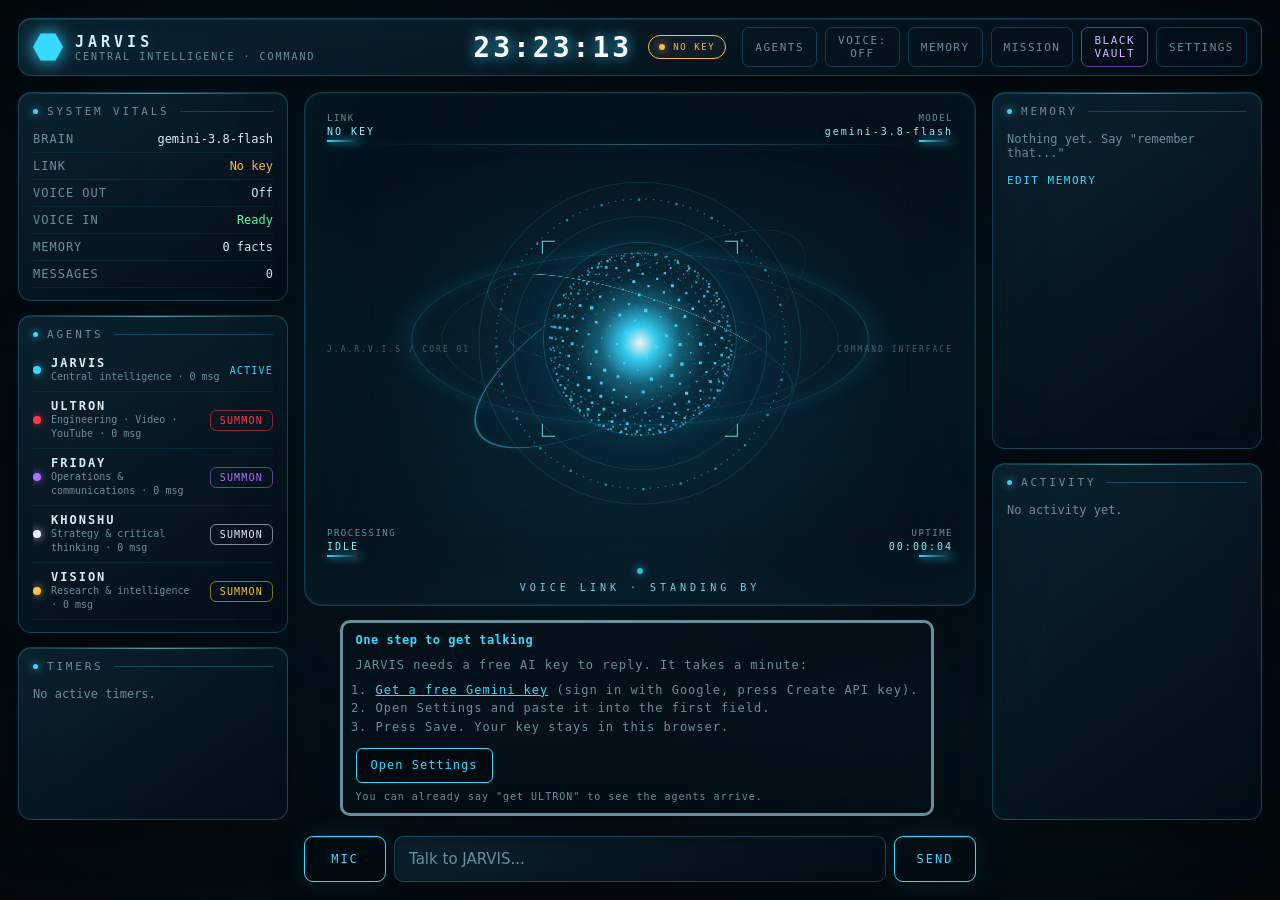
==== commit 671e4992: "Long memory and Missions Long memory: - Relevance-picked facts per message (pinned + keyword matches" ====
--- a/jarvis-web/index.html
+++ b/jarvis-web/index.html
@@ -21,6 +21,7 @@
       <button id="agentsBtn">Agents</button>
       <button id="speakBtn" title="Speak replies aloud">Voice: off</button>
       <button id="memBtn">Memory</button>
+      <button id="missionBtn" title="Give the whole team one goal and get one brief back">Mission</button>
       <button id="vaultBtn">Black Vault</button>
       <button id="privEnd" hidden title="End this private chat and save a summary of it to your Black Vault">End private chat</button>
       <button id="setBtn">Settings</button>
@@ -212,10 +213,28 @@
 <div class="drow"><button id="vaultLock" type="button">Lock vault</button></div></dialog>
 <dialog id="memory">
   <h3>What Jarvis remembers</h3>
-  <small>Shared by every agent. One fact per line. Say "remember that..." to Jarvis, or edit here.</small>
+  <small>Shared by every agent. One fact per line. Say "remember that..." to Jarvis, or edit here. Agents also save lasting facts on their own, skipping duplicates. Start a line with ★ to pin it so it is always sent; with hundreds of facts only the pinned and most relevant ones are sent each time.</small>
   <label>Memories</label>
   <textarea id="mText" style="min-height:200px"></textarea>
+  <div class="drow" style="justify-content:flex-start"><button id="mExport" type="button">Export</button><label class="filebtn">Import<input type="file" id="mImport" accept=".json,.txt" hidden></label></div>
+  <small id="mMsg"></small>
+  <details><summary>Notes from old conversations</summary><div id="mSums"></div></details>
   <div class="drow"><button id="mCancel" type="button">Cancel</button><button class="primary" id="mSave" type="button">Save</button></div>
+</dialog>
+
+<dialog id="missionDlg">
+  <h3>Mission</h3>
+  <small>Give the team one goal. Each agent adds their part in turn, reading what the others wrote, and JARVIS ends with one brief you can copy or download. Every step is one AI call.</small>
+  <label>Goal</label>
+  <textarea id="mGoal" style="min-height:70px" placeholder="e.g. Should I start a gaming clips channel, and how would I start this month?"></textarea>
+  <label>Who works on it</label>
+  <div id="mSteps"></div>
+  <div class="drow" style="justify-content:flex-start"><button class="primary" id="mRun" type="button">Start mission</button><button id="mStop" type="button" hidden>Stop</button><small id="mCost"></small></div>
+  <div id="mProgress"></div>
+  <pre id="mResult" hidden></pre>
+  <div class="drow" id="mActions" hidden style="justify-content:flex-start"><button id="mCopy" type="button">Copy</button><button id="mDownload" type="button">Download .md</button></div>
+  <details id="mPastBox" hidden><summary>Past missions</summary><div id="mPast"></div></details>
+  <div class="drow"><button class="primary" id="mClose" type="button">Close</button></div>
 </dialog>
 
 <dialog id="agentsDlg">
@@ -244,6 +263,8 @@
 <script src="js/github.js"></script>
 <script src="js/hands.js"></script>
 <script src="js/research.js"></script>
+<script src="js/memory.js"></script>
+<script src="js/mission.js"></script>
 <script src="js/voice.js"></script>
 <script src="js/model.js"></script>
 <script src="js/cores.js"></script>
--- a/jarvis-web/css/app.css
+++ b/jarvis-web/css/app.css
@@ -330,6 +330,20 @@
 .friday-board-card em { color:var(--c); font:9px var(--mono); font-style:normal; letter-spacing:1px; }
 .friday-note p { color:var(--text); font-size:12px; line-height:1.7; margin:5px 0 12px; }
 .friday-note>span { color:var(--dim); font:9px var(--mono); letter-spacing:1.5px; }
+/* mission dialog */
+#missionDlg { max-width: 640px; }
+#mSteps label { display:flex; gap:8px; align-items:center; margin:4px 0; font:12px var(--mono); }
+#mSteps input { width:auto; } #mSteps small { color:var(--dim); }
+#mProgress .mrow { display:flex; gap:10px; font:12px var(--mono); padding:4px 0; border-bottom:1px solid rgba(var(--base-rgb),.12); }
+#mProgress .mrow b { min-width:92px; } .mrow.working b { color:var(--c); } .mrow.failed b { color:#ff8a8a; } .mrow.done b { color:#5dffb0; }
+#mResult { white-space:pre-wrap; max-height:28vh; overflow:auto; margin:10px 0; padding:12px; border:1px solid var(--line); border-radius:8px; font:12px/1.6 var(--mono); color:var(--text); background:rgba(0,0,0,.25); }
+.pastrow { display:flex; gap:8px; align-items:center; margin:6px 0; font:11px var(--mono); } .pastrow span { flex:1; overflow:hidden; text-overflow:ellipsis; white-space:nowrap; }
+/* memory dialog */
+.filebtn { display:inline-block; padding:7px 14px; border:1px solid var(--line); border-radius:6px; cursor:pointer; color:var(--c); font:11px var(--mono); }
+#memory details { margin-top:10px; } #memory summary { cursor:pointer; color:var(--c); font:11px var(--mono); }
+.sumrow { margin:8px 0; padding:8px; border:1px solid var(--line); border-radius:6px; }
+.sumrow b { color:var(--c); font:11px var(--mono); } .sumrow button { float:right; font-size:10px; }
+.sumrow pre { white-space:pre-wrap; margin:6px 0 0; font:11px/1.5 var(--mono); color:var(--text); }
 /* VISION research lab */
 body[data-agent="vision"] .stage {
   background:
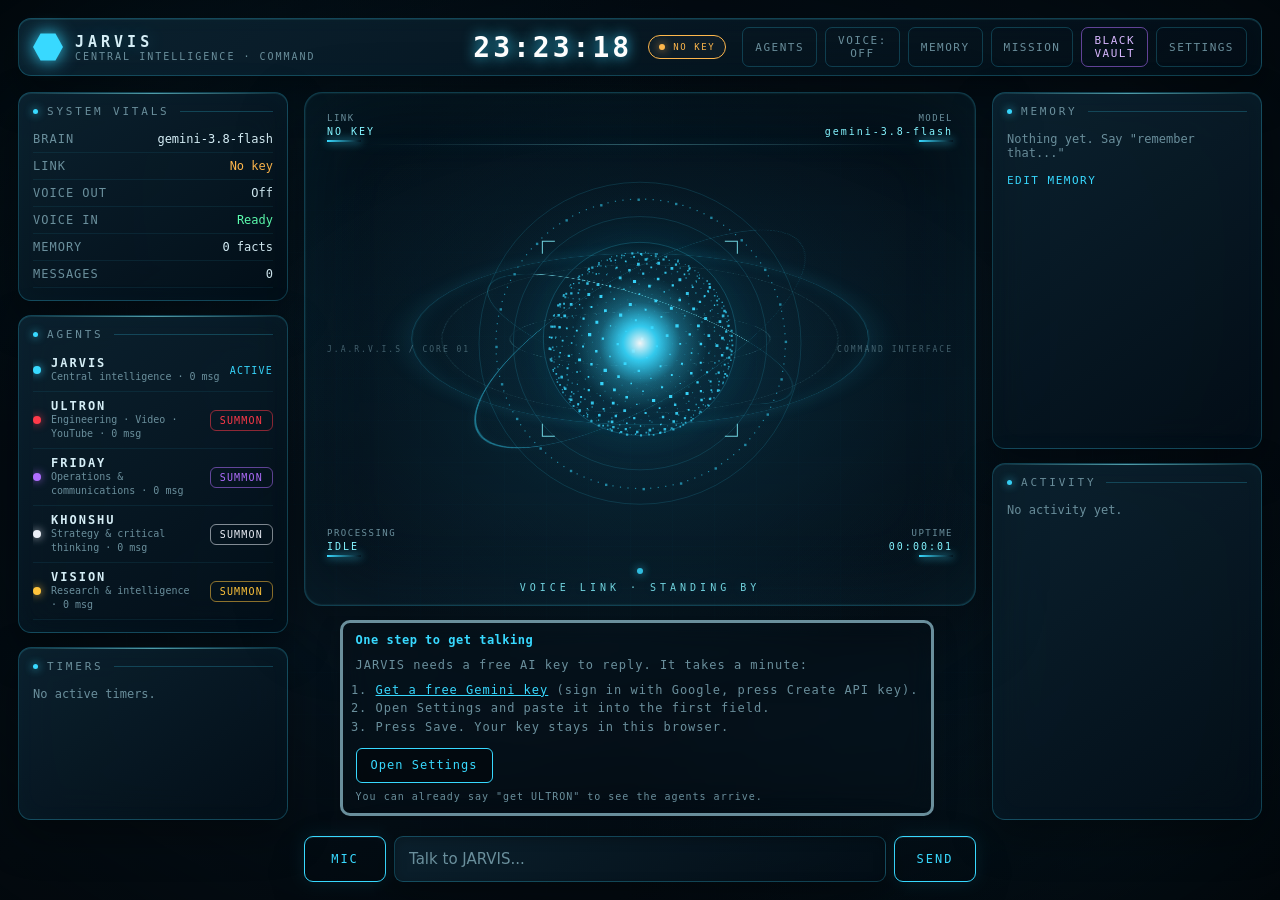
==== commit 465d0de0: "Merge private chat switch" ====
--- a/jarvis-web/index.html
+++ b/jarvis-web/index.html
@@ -23,6 +23,7 @@
       <button id="memBtn">Memory</button>
       <button id="missionBtn" title="Give the whole team one goal and get one brief back">Mission</button>
       <button id="vaultBtn">Black Vault</button>
+      <button id="privSwitch" hidden title="Switch between JARVIS and FRIDAY inside this private chat">Switch to FRIDAY</button>
       <button id="privEnd" hidden title="End this private chat and save a summary of it to your Black Vault">End private chat</button>
       <button id="setBtn">Settings</button>
     </div>
--- a/jarvis-web/css/app.css
+++ b/jarvis-web/css/app.css
@@ -361,8 +361,8 @@
 /* FRIDAY's side panels follow the shared layout rules above and hide with every agent's below 900px. */
 
 /* BLACK VAULT */
-#vaultBtn,#privEnd{border-color:rgba(176,110,255,.55);color:#d7b7ff}
-#privEnd[hidden]{display:none!important}
+#vaultBtn,#privEnd,#privSwitch{border-color:rgba(176,110,255,.55);color:#d7b7ff}
+#privEnd[hidden],#privSwitch[hidden]{display:none!important}
 .vault-status{margin:12px 0;padding:9px;border:1px solid rgba(176,110,255,.35);color:#d7b7ff;font:11px/1.5 var(--mono)}
 #vaultSetup,#vaultUnlock,#vaultContent{margin-top:12px}
 #vaultCreate,#vaultUnlockBtn,#vaultReviewBtn{margin-top:8px;width:100%;padding:9px;border:1px solid var(--line);border-radius:6px;color:var(--text);background:rgba(176,110,255,.12);cursor:pointer}
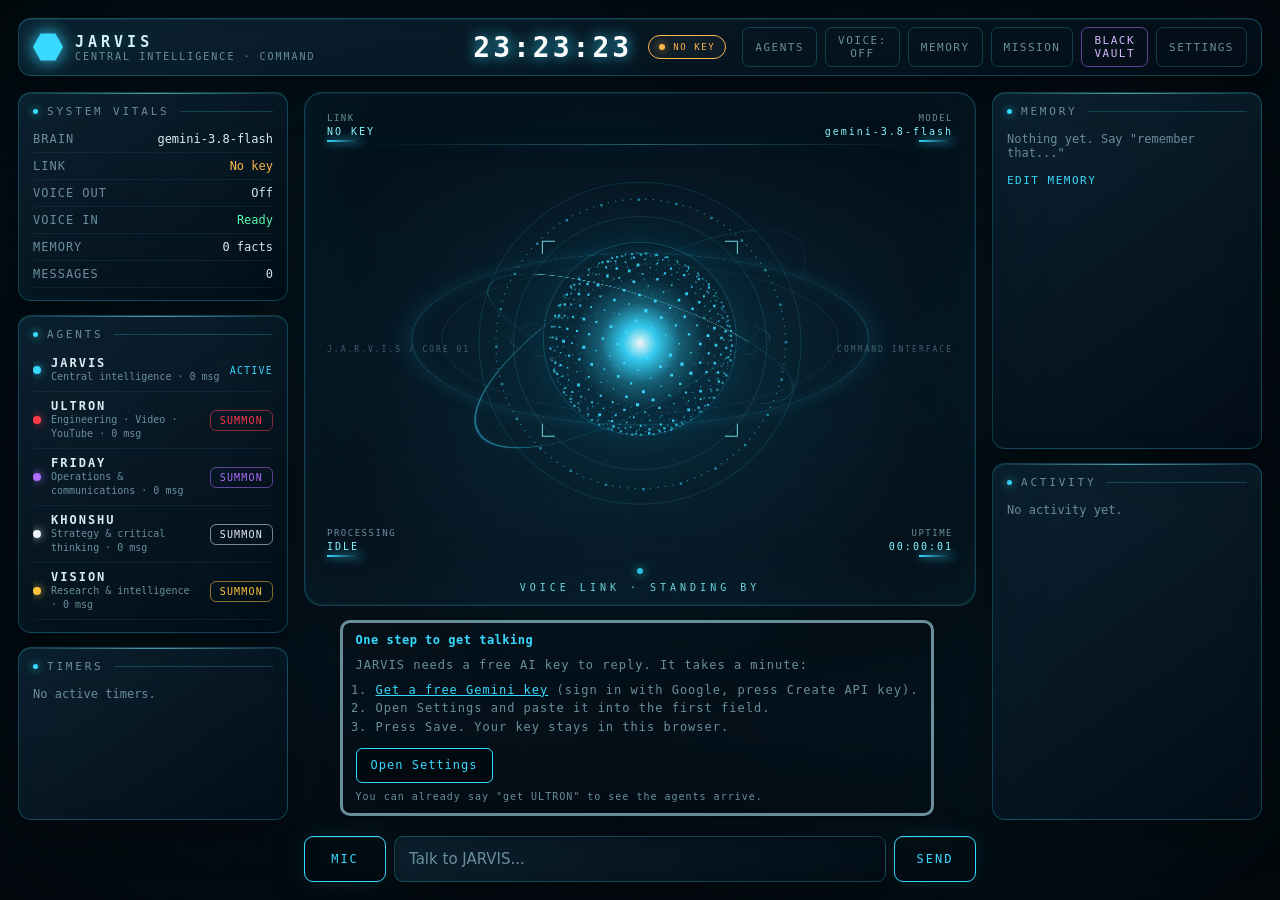
==== commit dbc5bb3d: "Merge vault chat archive" ====
--- a/jarvis-web/index.html
+++ b/jarvis-web/index.html
@@ -211,6 +211,7 @@
 <section id="vaultSetup"><label>New vault password</label><input type="password" id="vaultNewPass" autocomplete="new-password" placeholder="Create a new unique passphrase"><label>New review-only password</label><input type="password" id="vaultReviewNew" autocomplete="new-password" placeholder="A different unique passphrase"><button id="vaultCreate" type="button">Create encrypted vault</button></section>
 <section id="vaultUnlock"><label>Vault password · private chat access</label><input type="password" id="vaultPass" autocomplete="current-password" placeholder="Enter vault password"><button id="vaultUnlockBtn" type="button">Unlock private access</button><label>Review password · read-only access</label><input type="password" id="vaultReviewPass" autocomplete="current-password" placeholder="Enter review password"><button id="vaultReviewBtn" type="button">Review saved memories</button></section>
 <section id="vaultContent" hidden><label>Private memories · one item per line</label><textarea id="vaultNotes" style="min-height:170px" placeholder="Saved encrypted in this browser."></textarea><div class="drow"><button id="vaultClose" type="button">Close</button><button id="vaultSave" class="primary" type="button">Save encrypted</button><button id="vaultChat" class="primary" type="button">Enter private chat</button></div></section>
+<section id="vaultChats" hidden><label>Saved private chats · newest first</label><div id="vaultChatList" class="vault-chats"></div><pre id="vaultChatView" class="vault-chatview" hidden></pre></section>
 <div class="drow"><button id="vaultLock" type="button">Lock vault</button></div></dialog>
 <dialog id="memory">
   <h3>What Jarvis remembers</h3>
--- a/jarvis-web/css/app.css
+++ b/jarvis-web/css/app.css
@@ -368,3 +368,10 @@
 #vaultCreate,#vaultUnlockBtn,#vaultReviewBtn{margin-top:8px;width:100%;padding:9px;border:1px solid var(--line);border-radius:6px;color:var(--text);background:rgba(176,110,255,.12);cursor:pointer}
 #vaultContent[hidden],#vaultSetup[hidden],#vaultUnlock[hidden]{display:none}
 #vaultNotes[readonly]{opacity:.82}
+
+.vault-chats{display:flex;flex-direction:column;gap:6px;max-height:160px;overflow:auto;margin:6px 0}
+.vault-chats .vc-row{display:flex;gap:6px;align-items:center}
+.vault-chats .vc-row button{flex:1;text-align:left;font-size:12px}
+.vault-chats .vc-row .vc-del{flex:0 0 auto;text-align:center}
+.vault-chatview{white-space:pre-wrap;word-break:break-word;max-height:220px;overflow:auto;font:12px/1.5 inherit;padding:8px;border:1px solid rgba(176,110,255,.35);border-radius:8px;margin:6px 0}
+#vaultChats[hidden],.vault-chatview[hidden]{display:none!important}
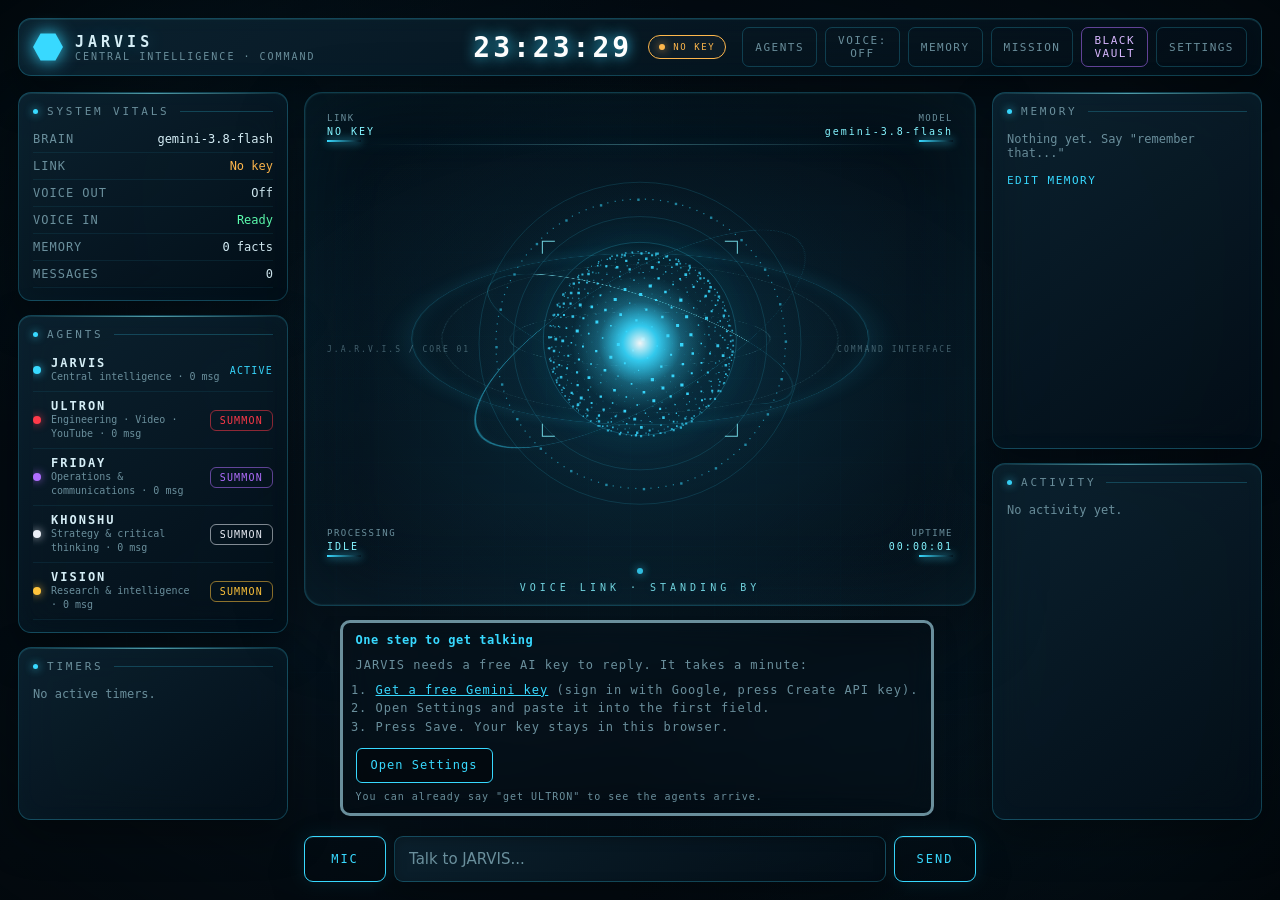
==== commit 2d760cba: "Merge IndexedDB storage" ====
--- a/jarvis-web/index.html
+++ b/jarvis-web/index.html
@@ -180,6 +180,11 @@
     <button id="sPreview" type="button">&#9654; Preview voice</button>
     <small>Automatic picks the best-matching male English voice installed on your computer. Choose one by hand if you prefer; which voices exist depends on your system.</small>
   </div>
+  <div class="sec" id="storageSec"><label>Storage</label>
+    <small id="storageInfo">Checking…</small>
+    <div class="drow"><button id="backupBtn" type="button">Back up everything</button><button id="restoreBtn" type="button">Restore from backup</button><input type="file" id="restoreFile" accept="application/json,.json" hidden></div>
+    <small>A backup holds chats, memory, missions and the encrypted vault. API keys, tokens and the desktop agent address are left out, so keep those yourself.</small>
+  </div>
   <div class="drow"><button id="sCancel" type="button">Cancel</button><button class="primary" id="sSave" type="button">Save</button></div>
 </dialog>
 
@@ -257,19 +262,9 @@
 </dialog>
 
 <script src="js/util.js"></script>
-<script src="js/vault.js"></script>
-<script src="js/agents.js"></script>
-<script src="js/intent.js"></script>
-<script src="js/council.js"></script>
-<script src="js/uplika.js"></script>
-<script src="js/github.js"></script>
-<script src="js/hands.js"></script>
-<script src="js/research.js"></script>
-<script src="js/memory.js"></script>
-<script src="js/mission.js"></script>
-<script src="js/voice.js"></script>
-<script src="js/model.js"></script>
-<script src="js/cores.js"></script>
-<script src="js/app.js"></script>
+<script>
+// Everything else waits until storage is loaded, so no part of the app reads data before it is there.
+(function(){var f=["vault.js", "agents.js", "intent.js", "council.js", "uplika.js", "github.js", "hands.js", "research.js", "memory.js", "mission.js", "voice.js", "model.js", "cores.js", "app.js"],i=0;function next(){if(i>=f.length)return;var el=document.createElement("script");el.src="js/"+f[i++];el.onload=next;el.onerror=next;document.body.appendChild(el)}J.storageReady.then(next,next)})();
+</script>
 </body>
 </html>
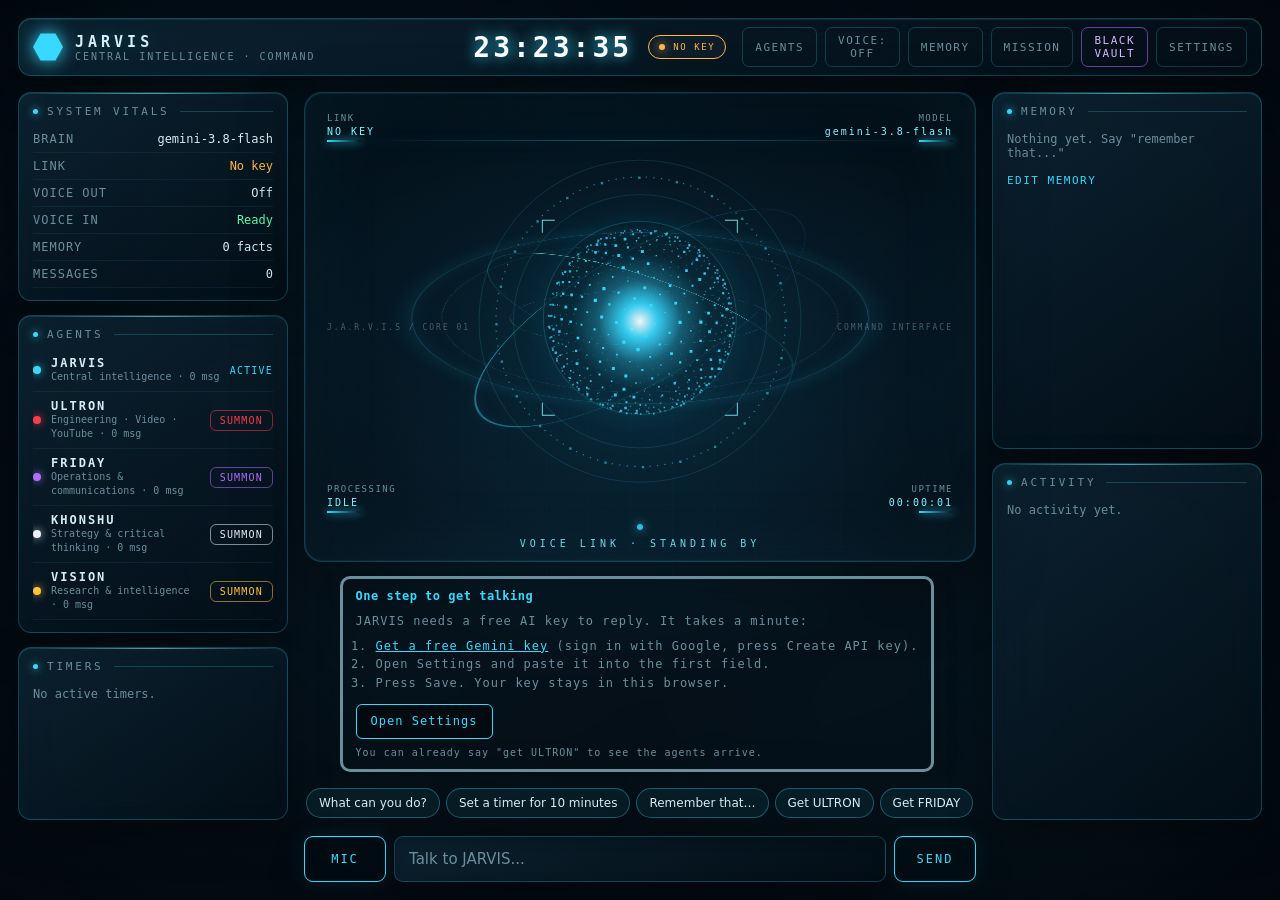
==== commit 17f10c47: "Merge UI polish" ====
--- a/jarvis-web/index.html
+++ b/jarvis-web/index.html
@@ -112,6 +112,8 @@
       <div id="orbLabel">Standing by</div>
     </div>
     <div id="log"></div>
+    <button type="button" id="toBottom" hidden title="Jump to the newest message">&#8595; New messages</button>
+    <div id="chips" aria-label="Quick actions"></div>
   </main>
 
   <form id="form">
--- a/jarvis-web/css/app.css
+++ b/jarvis-web/css/app.css
@@ -375,3 +375,16 @@
 .vault-chats .vc-row .vc-del{flex:0 0 auto;text-align:center}
 .vault-chatview{white-space:pre-wrap;word-break:break-word;max-height:220px;overflow:auto;font:12px/1.5 inherit;padding:8px;border:1px solid rgba(176,110,255,.35);border-radius:8px;margin:6px 0}
 #vaultChats[hidden],.vault-chatview[hidden]{display:none!important}
+
+/* quick actions, copy buttons, jump-to-newest */
+#chips { display: flex; gap: 6px; flex-wrap: wrap; padding: 2px; }
+#chips button { background: rgba(var(--c-rgb), .07); color: var(--text); border: 1px solid rgba(var(--c-rgb), .35); border-radius: 999px; padding: 5px 12px; font: inherit; font-size: 12px; cursor: pointer; transition: background .15s, border-color .15s; }
+#chips button:hover, #chips button:focus-visible { background: rgba(var(--c-rgb), .18); border-color: var(--c); outline: none; }
+#toBottom { align-self: center; margin-top: -4px; background: var(--c); color: var(--ink); border: 0; border-radius: 999px; padding: 4px 14px; font: inherit; font-size: 12px; cursor: pointer; box-shadow: 0 6px 18px rgba(0,0,0,.35); }
+#toBottom[hidden] { display: none; }
+.msg { position: relative; }
+.msg .copy { position: absolute; top: 4px; right: 6px; background: rgba(0,0,0,.45); color: var(--dim); border: 1px solid rgba(var(--c-rgb), .3); border-radius: 6px; font: inherit; font-size: 11px; padding: 1px 7px; cursor: pointer; opacity: 0; transition: opacity .15s; }
+.msg:hover .copy, .msg .copy:focus-visible { opacity: 1; }
+@media (hover: none) { .msg .copy { opacity: .7; } }
+.msg .copy:hover { color: var(--c); border-color: var(--c); }
+@media (max-width: 760px) { #chips { flex-wrap: nowrap; overflow-x: auto; scrollbar-width: none; } #chips button { white-space: nowrap; flex: 0 0 auto; } }
